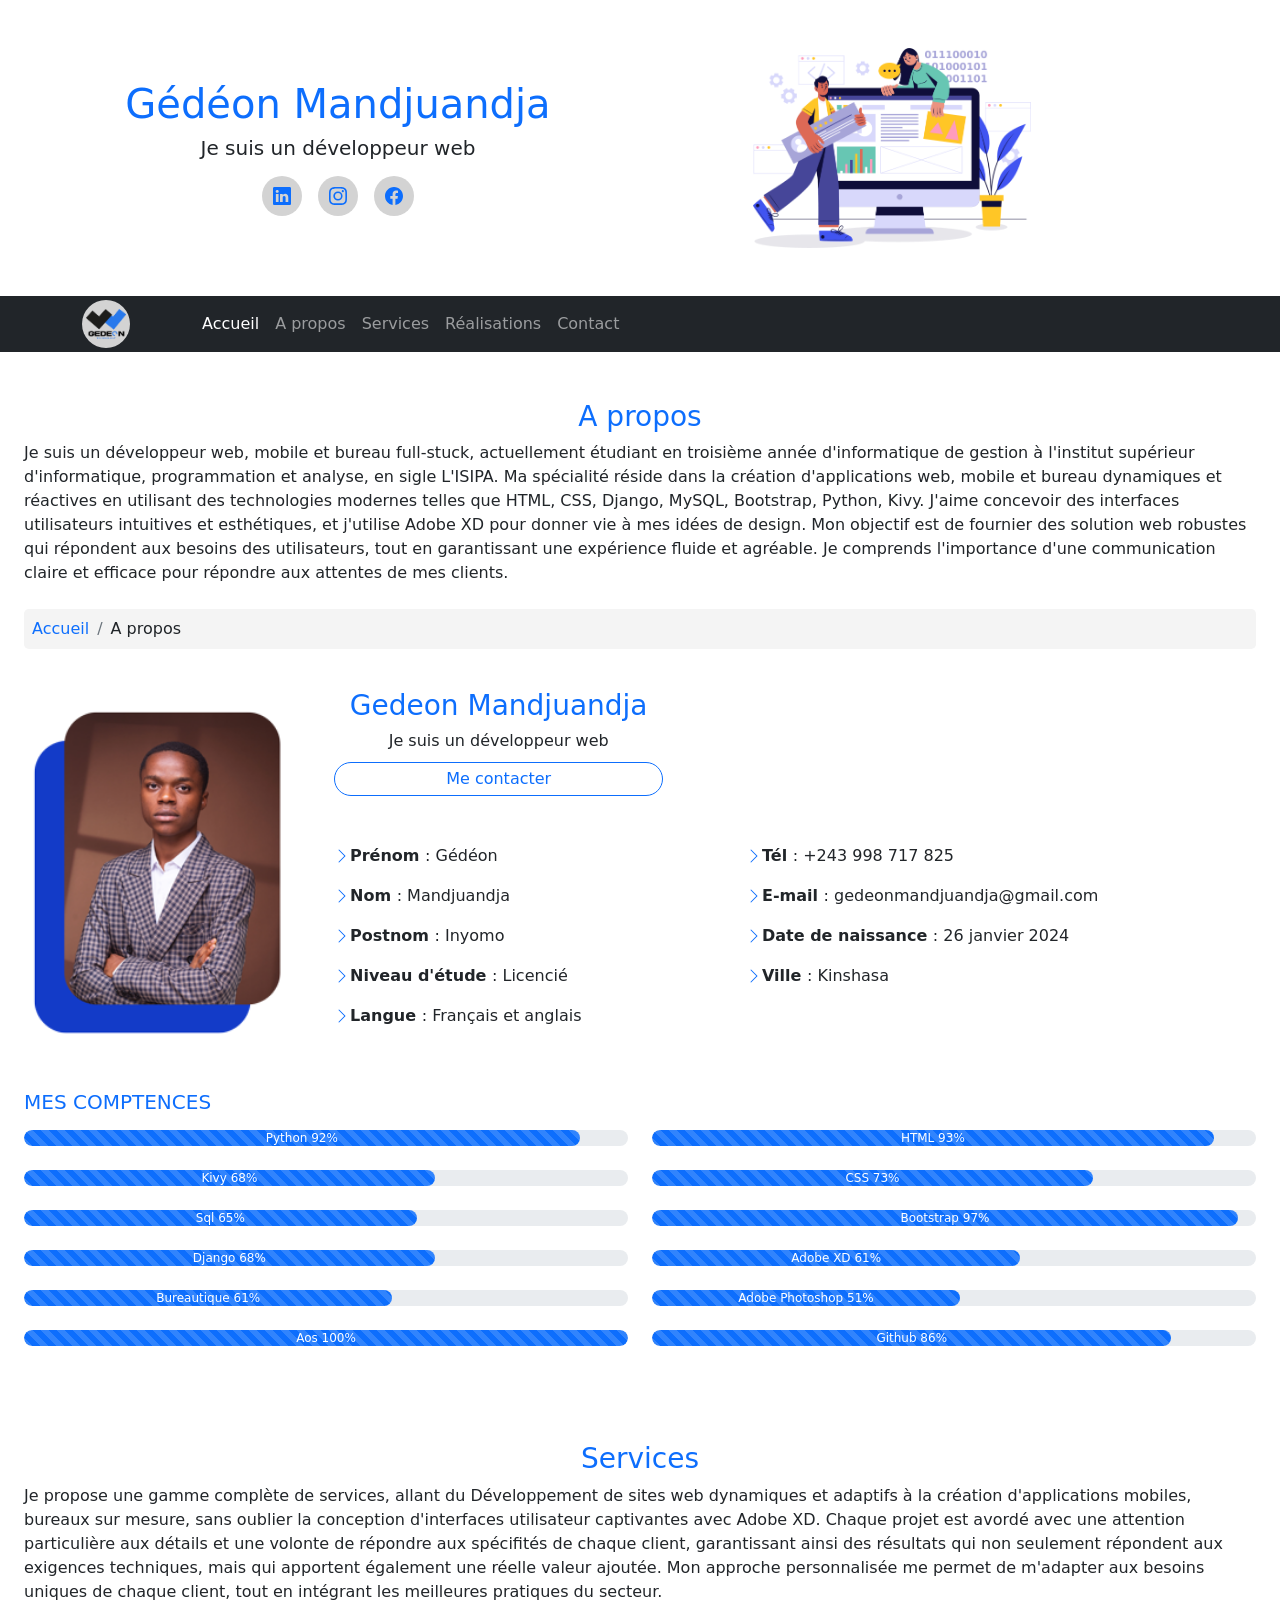
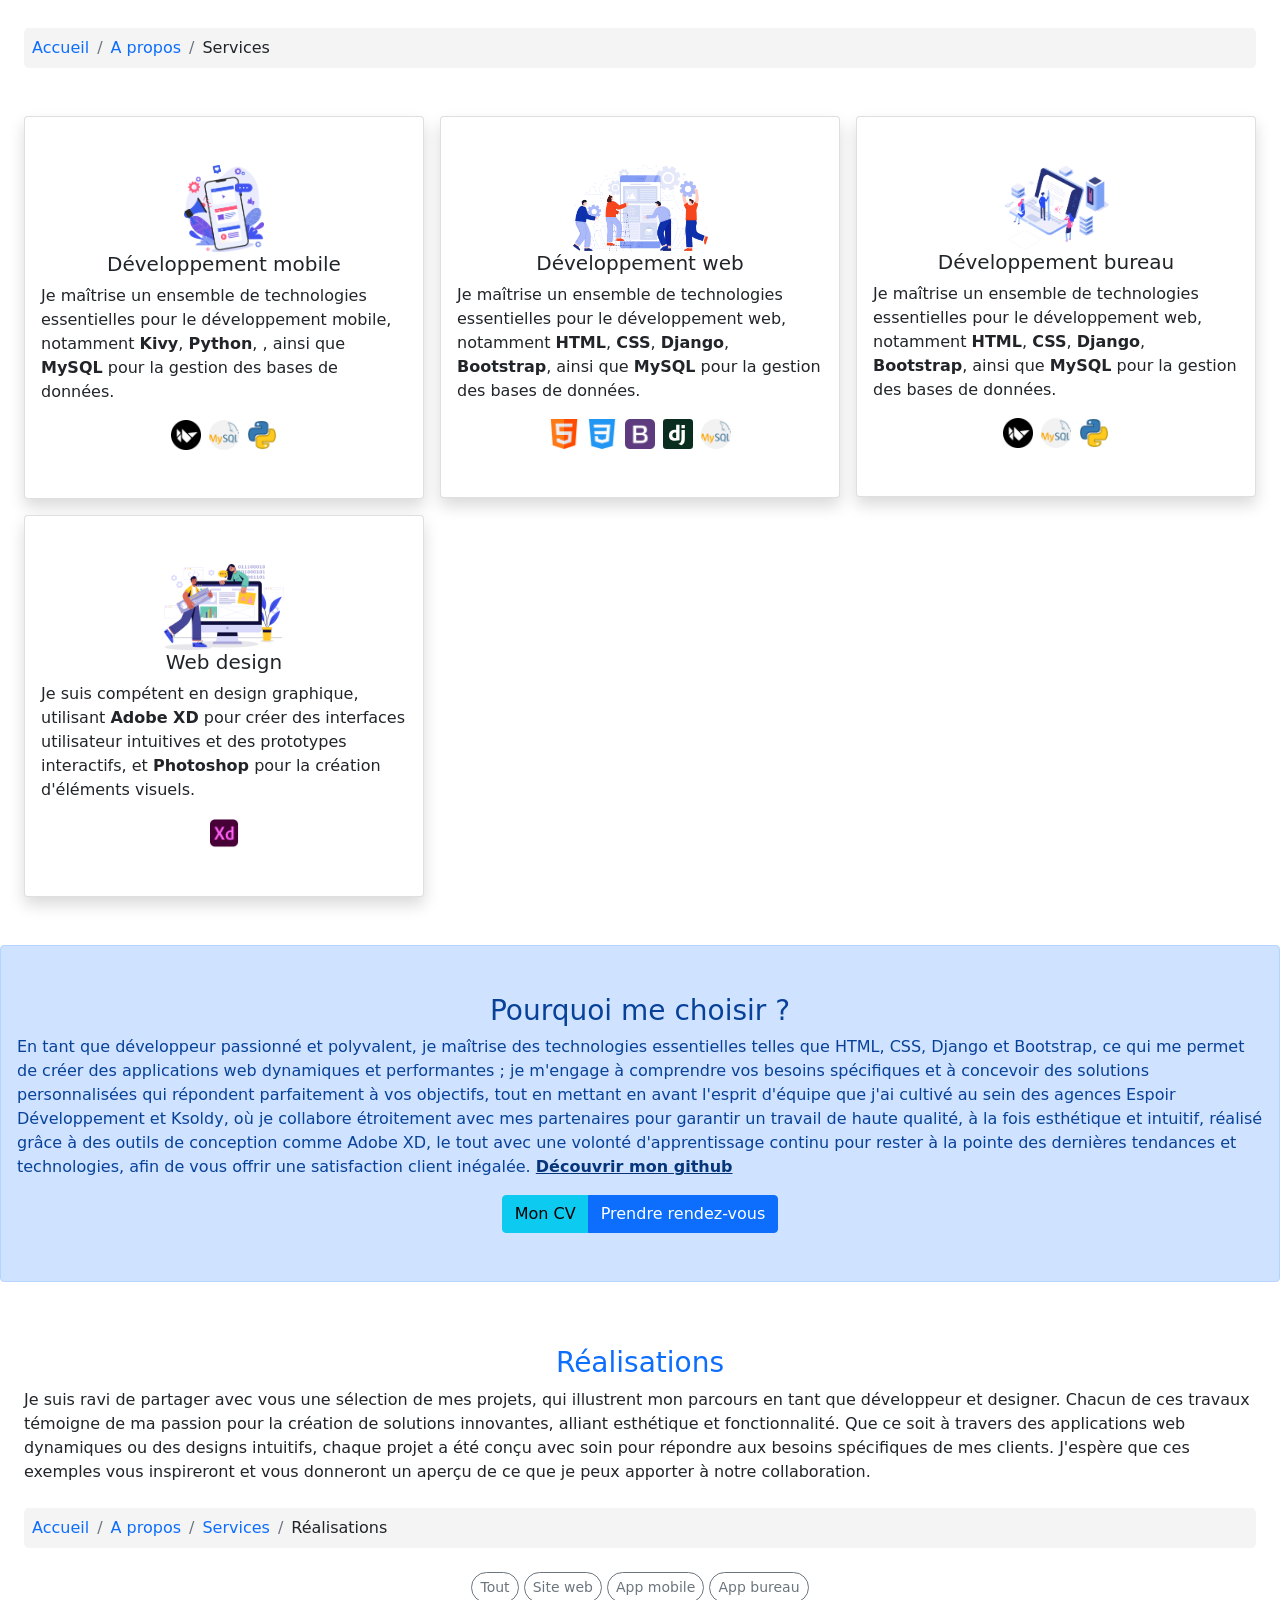
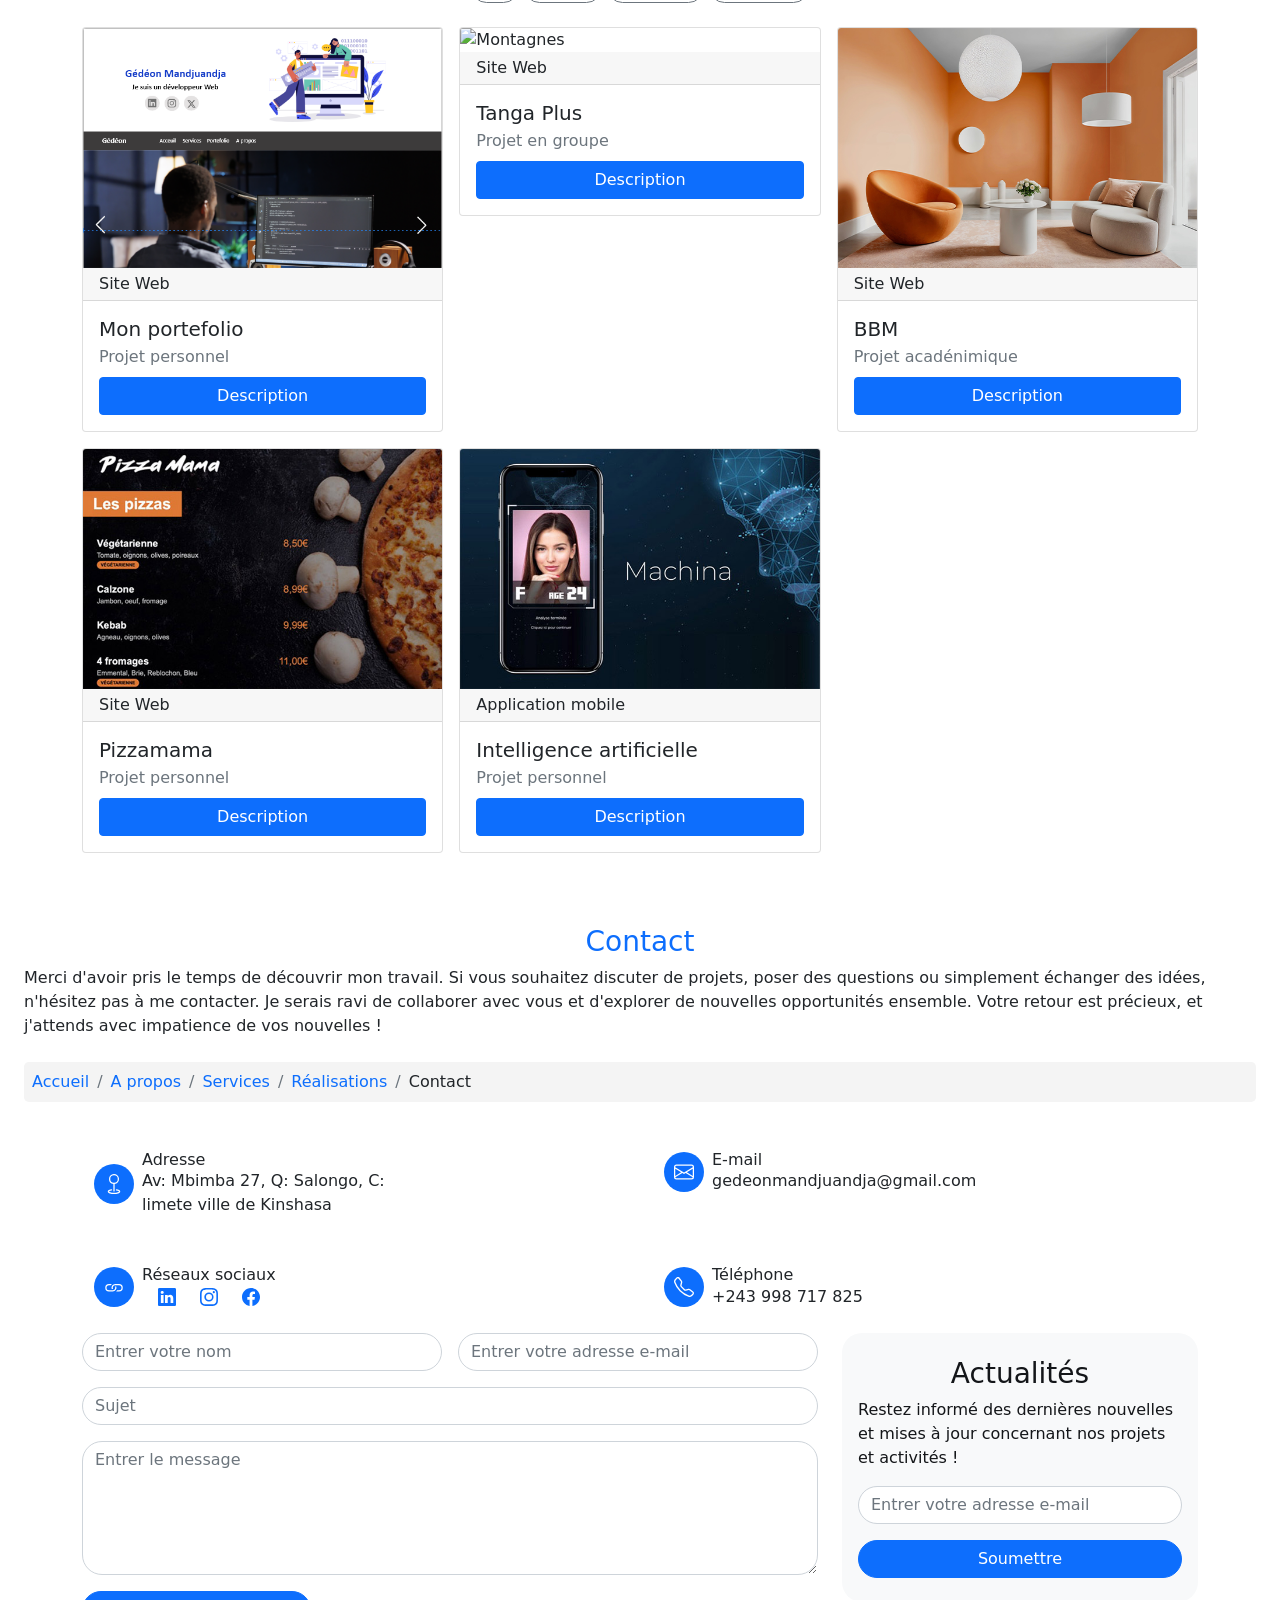
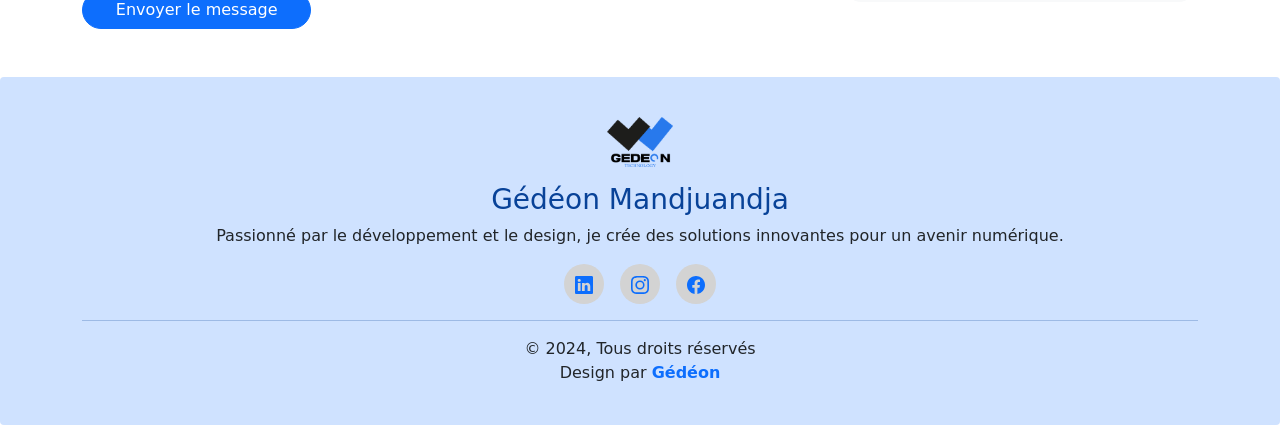
==== index.html @ 75579918 "ajout de id dans la section contact" ====
<!DOCTYPE html>
<html lang="en">
<head>
    <meta charset="UTF-8">
    <meta name="viewport" content="width=device-width, initial-scale=1.0">
    <title>gedeonmandjuandja.com</title>
    <link rel="stylesheet" href="design/css/bootstrap.min.css">
    <link rel="stylesheet" href="design/css/bootstrap-icons.css">
    <link rel="stylesheet" href="design/css/aos.css">
    <link rel="stylesheet" href="design/mon-style.css">
</head>
<body data-bs-spy="scroll" data-bs-target="#menu">
    <div id="acceuil"></div>
    <header class="p-5">
        <div class="row align-items-center text-center gy-5" >
            <div class="col-md-6 col-12"  >
                <h1 class="text-primary ">Gédéon Mandjuandja</h1>
                <h5 class="fw-500">Je suis un développeur web</h5>
                <div class="d-flex justify-content-center gap-3 mt-3">
                    <div class="res">
                        <a href="https://www.linkedin.com/in/gedeonmandjuandja" target="_blank" ><img src="design/img/reseaux/linkedin.svg" alt=""></a>
                    </div>
                    <div class="res">
                        <a href="https://www.instagram.com/gedeonmdev" target="_blank" ><img src="design/img/reseaux/instagram.svg" alt=""></a>
                    </div>
                    <div class="res">    
                        <a href="https://web.facebook.com/profile.php?id=61568550331959" target="_blank" ><img src="design/img/reseaux/facebook.svg" alt=""></a>
                    </div>
                </div>  
            </div>
            <div class="col-md-3 col-sm-8 offset-sm-2 offset-md-1 col" >
                <img src="design/img/features-2.png" class="w-100" alt="">
            </div>
        </div>
    </header>
    
    <nav id="menu" class="navbar position-sticky top-0 navbar-dark bg-dark py-1  navbar-expand-md" style="z-index: 100">
        <div class="container">
            <div class="navbar-brand res p-4">
                <img src="design/img/deon.png" height="30px" alt="">
            </div>
            <!-- Le bouton s'affichera en petit écran -->
            <button class="navbar-toggler" data-bs-toggle="collapse" data-bs-target="#monMenuDeroulant">
                <span class="navbar-toggler-icon"></span>
            </button>
     
            <div class="collapse navbar-collapse ms-5" id="monMenuDeroulant">
                <ul class="navbar-nav">
                    <li class="nav-item">
                        <a href="#acceuil" class="nav-link">Accueil</a>
                    </li>
                    <li class="nav-item">
                        <a href="#apropos" class="nav-link">A propos</a>
                    </li>
                    <li class="nav-item">
                        <a href="#services" class="nav-link">Services</a>
                    </li>
                    <li class="nav-item">
                        <a href="#realisations" class="nav-link">Réalisations</a>
                    </li>
                    <li class="nav-item">
                        <a href="#contact" class="nav-link">Contact</a>
                    </li>
                </ul>
            </div>
        </div>
    </nav>
    
    
    <!-- Créer un carousel -->
    <!-- carousel-fade-->
    <div  id="monPetitCarousel" class="carousel slide carousel-fade" data-bs-ride="carousel">

        <!-- Idicateurs -->
        <ul class="carousel-indicators">
            <li data-bs-target="#monPetitCarousel" data-bs-slide-to="0" class="active border" style="width: 12px; height: 12px; border-radius: 10px;"></li>
            <li data-bs-target="#monPetitCarousel" data-bs-slide-to="1" class="border"  style="width: 12px; height: 12px; border-radius: 10px;"></li>
        </ul>

        <!-- Contenu du carousel -->
         <div class="carousel-inner">

            <!-- Première slide -->
             <div class="carousel-item active">
                <img src="design/img/carrosel (1).jpg" alt="" class="w-100 d-block h">
             </div>

            <!-- Deuxième slide -->
            <div class="carousel-item">
                <img src="design/img/carrosel (2).jpg" alt="" class="w-100 d-block h">
                <div class="carousel-caption">
                    <h5>Transformons votre vision en réalité numérique</h5>
                </div>
            </div>
        </div>
        <div class="carousel-control-prev" href="#monPetitCarousel" data-bs-slide="prev">
            <span class="carousel-control-prev-icon"></span>
            <span class="visually-hidden">Précédent</span>
        </div>
        <div class="carousel-control-next" href="#monPetitCarousel" data-bs-slide="next">
            <span class="carousel-control-next-icon"></span>
            <span class="visually-hidden">Précédent</span>
        </div>
    </div>

    <div id="apropos" class="text-white">A propos</div>
    <div data-aos="fade-up" data-aos-delay="100" >
        <p class="h3 text-primary text-center mt-4"> A propos</p>
        <p class="px-4">
            Je suis un développeur web, mobile et bureau full-stuck, actuellement étudiant 
            en troisième année d'informatique de gestion à l'institut supérieur d'informatique, programmation et analyse, en sigle L'ISIPA. Ma 
            spécialité réside dans la création d'applications web, mobile et bureau dynamiques 
            et réactives en utilisant des technologies modernes telles que HTML, 
            CSS, Django, MySQL, Bootstrap, Python, Kivy. 

            J'aime concevoir des interfaces utilisateurs intuitives et esthétiques, 
            et j'utilise Adobe XD pour donner vie à mes idées de design. 

            Mon objectif est de fournier des solution web robustes qui répondent 
            aux besoins des utilisateurs, tout en garantissant une expérience fluide 
            et agréable. Je comprends l'importance d'une communication claire et 
            efficace pour répondre aux attentes de mes clients.

        </p>
    </div>

    <!--Les fils d'ariana-->

    <nav class="m-4 bread-bg p-2  rounded-3">
        <ul class="breadcrumb m-0">
            <li class="breadcrumb-item">
                <a class="text-decoration-none" href="#acceuil">Accueil</a>
            </li>
            <li class="breadcrumb-item">
                <a class="text-decoration-none text-dark" href="#apropos">A propos</a>
            </li>
        </ul>
    </nav>

    <div class="p-3" data-aos="fade-up">
        <div class="row ">
            <div class="col-md-3 col-9 offset-2 offset-md-0" data-aos="fade-up" data-aos-delay="100">
                <img src="design/img/profil.png" class="w-100" alt="">
            </div>
            <div class="col-md-8" data-aos="fade-up" data-aos-delay="200">
                <div class="row" >
                    <div class="col-md-5  text-center">
                        <h3 class="text-primary">Gedeon Mandjuandja</h3>
                        <h6 class="fw-500">Je suis un développeur web</h6>
                        <a href="mailto:Gedeonmandjuandja@gmail.com?subjet=Contact%20depuis%20gedeonmandjuandja.com" class="btn rounded-pill  btn-outline-primary w-100 py-1 mt-1">Me contacter</a>
                    </div>
                    <div class="row mt-5">
                        <div class="col-md-6">
                            <div class="d-flex align-items-center ">
                                <img src="design/img/chevron-right.svg" alt="">
                                <div><b>Prénom </b>: Gédéon</div>
                            </div>
                            <div class="d-flex align-items-center mt-3">
                                <img src="design/img/chevron-right.svg" alt="">
                                <div><b>Nom </b>: Mandjuandja</div>
                            </div>
                            <div class="d-flex align-items-center mt-3">
                                <img src="design/img/chevron-right.svg" alt="">
                                <div><b>Postnom </b>: Inyomo</div>
                            </div>
                            <div class="d-flex align-items-center my-3">
                                <img src="design/img/chevron-right.svg" alt="">
                                <div><b>Niveau d'étude </b>: Licencié</div>
                            </div>
                            <div class="d-flex align-items-center my-3">
                                <img src="design/img/chevron-right.svg" alt="">
                                <div><b>Langue </b>: Français et anglais</div>
                            </div>
                        </div>
                        <div class="col-md-6 ">
                            <div class="d-flex align-items-center ">
                                <img src="design/img/chevron-right.svg" alt="">
                                <div><b>Tél </b>: +243 998 717 825</div>
                            </div>
                            <div class="d-flex align-items-center mt-3">
                                <img src="design/img/chevron-right.svg" alt="">
                                <div><b>E-mail </b>: gedeonmandjuandja@gmail.com</div>
                            </div>
                            <div class="d-flex align-items-center mt-3">
                                <img src="design/img/chevron-right.svg" alt="">
                                <div><b>Date de naissance </b>: 26 janvier 2024</div>
                            </div>
                            <div class="d-flex align-items-center mt-3">
                                <img src="design/img/chevron-right.svg" alt="">
                                <div><b>Ville </b>: Kinshasa</div>
                            </div>
                        </div>  
                    </div>  
                </div>
            </div>
        </div>
    </div>
    
    <div class="p-4" data-aos="fade-up" data-aos-delay="100">
        <h5 class="text-primary mb-3">MES COMPTENCES</h5>
        <div class="row">
            <div class="col-sm-6">
                <div class="progress rounded-pill">
                    <div class="progress-bar  bg-primary progress-bar-striped progress-bar-animated rounded-pill" style="width: 92%;">
                        <span>Python 92%</span> 
                    </div>
                </div>
                <div class="progress rounded-pill mt-4">
                    <div class="progress-bar  bg-primary progress-bar-striped progress-bar-animated rounded-pill" style="width: 68%;">
                        <span>Kivy 68%</span> 
                    </div>
                </div>
                <div class="progress rounded-pill mt-4">
                    <div class="progress-bar  bg-primary  progress-bar-striped progress-bar-animated rounded-pill" style="width: 65%;">
                        <span>Sql 65%</span> 
                    </div>
                </div>
                <div class="progress rounded-pill mt-4">
                    <div class="progress-bar  bg-primary  progress-bar-striped progress-bar-animated rounded-pill" style="width: 68%;">
                        <span>Django 68%</span> 
                    </div>
                </div>
                <div class="progress rounded-pill my-4">
                    <div class="progress-bar  bg-primary  progress-bar-striped progress-bar-animated rounded-pill" style="width: 61%;">
                        <span>Bureautique 61%</span> 
                    </div>
                </div>
                <div class="progress rounded-pill my-4">
                    <div class="progress-bar  bg-primary  progress-bar-striped progress-bar-animated rounded-pill" style="width: 100%;">
                        <span>Aos 100%</span> 
                    </div>
                </div>
            </div>
            <div class="col-sm-6">
                <div class="progress rounded-pill">
                    <div class="progress-bar  bg-primary  progress-bar-striped progress-bar-animated rounded-pill" style="width: 93%;">
                        <span>HTML 93%</span> 
                    </div>
                </div>
                <div class="progress rounded-pill mt-4 ">
                    <div class="progress-bar  bg-primary  progress-bar-striped progress-bar-animated rounded-pill" style="width: 73%;">
                        <span>CSS 73%</span> 
                    </div>
                </div>
                <div class="progress rounded-pill mt-4">
                    <div class="progress-bar  bg-primary  progress-bar-striped progress-bar-animated rounded-pill" style="width: 97%;">
                        <span>Bootstrap 97%</span> 
                    </div>
                </div>
                <div class="progress rounded-pill mt-4">
                    <div class="progress-bar  bg-primary  progress-bar-striped progress-bar-animated rounded-pill" style="width: 61%;">
                        <span>Adobe XD 61%</span> 
                    </div>
                </div>
                <div class="progress rounded-pill mt-4">
                    <div class="progress-bar  bg-primary  progress-bar-striped progress-bar-animated rounded-pill" style="width: 51%;">
                        <span>Adobe Photoshop 51%</span> 
                    </div>
                </div>
                <div class="progress rounded-pill mt-4">
                    <div class="progress-bar  bg-primary  progress-bar-striped progress-bar-animated rounded-pill" style="width: 86%;">
                        <span>Github 86%</span> 
                    </div>
                </div>
            </div>
        </div>
    </div>

    <div id="services" class="text-white">services</div>
    <div data-aos="fade-up" data-aos-delay="100">
        <p class="h3 text-primary text-center  mt-4">Services</p>
        <p class="px-4">
            Je propose une gamme complète de services, 
            allant du Développement de sites web dynamiques et adaptifs à la 
            création d'applications mobiles, bureaux sur mesure, sans oublier 
            la conception d'interfaces utilisateur captivantes avec Adobe XD. 
            Chaque projet est avordé avec une attention particulière aux détails 
            et une volonte de répondre aux spécifités de chaque client, garantissant 
            ainsi des résultats qui non seulement répondent aux exigences techniques, 
            mais qui apportent également une réelle valeur ajoutée. Mon approche 
            personnalisée me permet de m'adapter aux besoins uniques de chaque 
            client, tout en intégrant les meilleures pratiques du secteur.
            
        </p>
    </div>
    <nav class="m-4 bread-bg p-2  rounded-3">
        <ul class="breadcrumb m-0">
            <li class="breadcrumb-item">
                <a class="text-decoration-none" href="#acceuil">Accueil</a>
            </li>
            <li class="breadcrumb-item">
                <a class="text-decoration-none" href="#apropos">A propos</a>
            </li>
            <li class="breadcrumb-item">
                <a class="text-decoration-none text-dark" href="#services">Services</a>
            </li>
        </ul>
    </nav>
    <div class="p-4">
        <div class="row g-3">
            <div class="col-lg-4 col-md-6 col-sm-6" data-aos="zoom-in" data-aos-delay="100">
                <div class="card btn-outline-dark shadow">
                    <div class="card-body py-5">
                        <div class="text-center">
                            <img src="design/img/features-3.png"  width="80px" alt="">
                        </div>
                        <h5 class="text-center">Développement mobile</h5>
                        <p>
                            Je maîtrise un ensemble de technologies essentielles 
                            pour le développement mobile, notamment <b>Kivy</b>, <b>Python</b>, 
                            , ainsi que <b>MySQL</b> pour la gestion 
                            des bases de données. 
                        </p>
                        <div class="d-flex justify-content-center gap-2">
                            <img src="design/img/kivy.1024x1024.png" width="30px"  alt="">
                            <img src="design/img/mysql.png" width="30px" alt="">
                            <img src="design/img/4518857_python_icon.png" width="30px" alt="">
                        </div>
                    </div>
                </div>
            </div>
            <div class="col-lg-4 col-md-6 col-sm-6" data-aos="zoom-in" data-aos-delay="100">
                <div class="card btn-outline-dark shadow">
                    <div class="card-body text-start py-5">
                        <div class="text-center">
                            <img src="design/img/features.png"  width="135px" alt="">
                        </div>
                        <h5 class="text-center">Développement web</h5>
                        <p>
                            Je maîtrise un ensemble de technologies essentielles 
                            pour le développement web, notamment <b>HTML</b>, <b>CSS</b>, 
                            <b>Django</b>, <b>Bootstrap</b>, ainsi que <b>MySQL</b> pour la gestion 
                            des bases de données. 
                        </p>
                        <div class="d-flex justify-content-center gap-2">
                            <img src="design/img/html.png" width="30px"  alt="">
                            <img src="design/img/css-3.png" width="30px" alt="">
                            <img src="design/img/bootstrap.png" width="30px" alt="">
                            <img src="design/img/django-icon-svgrepo-com.svg" width="30px" alt="">
                            <img src="design/img/mysql.png" width="30px" alt="">
                        </div>
                    </div>
                </div>
            </div>
            <div class="col-lg-4 col-md-6 col-sm-6" data-aos="zoom-in" data-aos-delay="100">
                <div class="card btn-outline-dark shadow">
                    <div class="card-body text-start py-5">
                        <div class="text-center">
                            <img src="design/img/hero-img.png"  width="105px" alt="">
                        </div>
                        <h5 class="text-center">Développement bureau</h5>
                        <p>
                            Je maîtrise un ensemble de technologies essentielles 
                            pour le développement web, notamment <b>HTML</b>, <b>CSS</b>, 
                            <b>Django</b>, <b>Bootstrap</b>, ainsi que <b>MySQL</b> pour la gestion 
                            des bases de données. 
                        </p>
                        <div class="d-flex justify-content-center gap-2">
                            <img src="design/img/kivy.1024x1024.png" width="30px"  alt="">
                            <img src="design/img/mysql.png" width="30px" alt="">
                            <img src="design/img/4518857_python_icon.png" width="30px" alt="">
                        </div>
                    </div>
                </div>
            </div>
            <div class="col-lg-4 col-md-6 col-sm-6" data-aos="zoom-in" data-aos-delay="100">
                <div class="card btn-outline-dark shadow">
                    <div class="card-body text-start py-5">
                        <div class="text-center">
                            <img src="design/img/features-2.png"  width="120px" alt="">
                        </div>
                        <h5 class="text-center">Web design</h5>
                        <p>
                            Je suis compétent en design graphique, utilisant <b>Adobe XD</b> pour 
                            créer des interfaces utilisateur intuitives et des prototypes interactifs, 
                            et <b>Photoshop</b> pour la création 
                            d'éléments visuels. 
                        </p>
                        <div class="d-flex justify-content-center gap-2">
                            <img src="design/img/xd.png" width="30px"  alt="">
                        </div>
                    </div>
                </div>
            </div>
        </div>
    </div> 
    
    <div data-aos="fade-up" data-aos-delay="100">
        <div class="alert alert-primary py-5 mt-4" >
            <h3 class="alert-heading text-center">Pourquoi me choisir ?</h3>
            <p>
                En tant que développeur passionné et polyvalent, je maîtrise 
                des technologies essentielles telles que HTML, CSS, Django et 
                Bootstrap, ce qui me permet de créer des applications web dynamiques 
                et performantes ; je m'engage à comprendre vos besoins spécifiques 
                et à concevoir des solutions personnalisées qui répondent 
                parfaitement à vos objectifs, tout en mettant en avant l'esprit 
                d'équipe que j'ai cultivé au sein des agences Espoir Développement 
                et Ksoldy, où je collabore étroitement avec mes partenaires pour 
                garantir un travail de haute qualité, à la fois esthétique et intuitif, 
                réalisé grâce à des outils de conception comme Adobe XD, le tout avec 
                une volonté d'apprentissage continu pour rester à la pointe des dernières 
                tendances et technologies, afin de vous offrir une satisfaction client inégalée.
            
                <a href="https://github.com/GMDesk" class="alert-link">Découvrir mon github </a>
            </p>
            <div class="text-center">
                <div class="btn-group ">
                    <a href="design/doc/Gedeonmandjuandja.pdf" download="Gedeonmandjuandja.pdf" class="btn btn-info">Mon CV</a>
                    <a href="mailto:Gedeonmandjuandja@gmail.com?subjet=Contact%20depuis%20gedeonmandjuandja.com" class="btn btn-primary">Prendre rendez-vous</a>
                </div>
            </div>
        </div>
    </div>

    <div id="realisations" class="text-white">Réalisations</div>
    <div data-aos="fade-up" data-aos-delay="100">
        <p class="h3 text-primary text-center mt-4">Réalisations</p>
        <p class="px-4">
            Je suis ravi de partager avec vous une sélection de mes projets, 
            qui illustrent mon parcours en tant que développeur et designer. 
            Chacun de ces travaux témoigne de ma passion pour la création de 
            solutions innovantes, alliant esthétique et fonctionnalité. Que ce 
            soit à travers des applications web dynamiques ou des designs intuitifs, 
            chaque projet a été conçu avec soin pour répondre aux besoins spécifiques 
            de mes clients. J'espère que ces exemples vous inspireront et vous donneront 
            un aperçu de ce que je peux apporter à notre collaboration.
        </p>
    </div>
    <nav class="m-4 bread-bg p-2  rounded-3">
        <ul class="breadcrumb m-0">
            <li class="breadcrumb-item">
                <a class="text-decoration-none" href="#acceuil">Accueil</a>
            </li>
            <li class="breadcrumb-item">
                <a class="text-decoration-none" href="#apropos">A propos</a>
            </li>
            <li class="breadcrumb-item">
                <a class="text-decoration-none" href="#services">Services</a>
            </li>
            <li class="breadcrumb-item">
                <a class="text-decoration-none text-dark" href="#realisations">Réalisations</a>
            </li>
        </ul>
    </nav>
    <div class="container">
        <div class="text-center">
            <button type="button" class="btn btn-sm btn-outline-secondary py-1 rounded-pill" data-bs-toggle="tooltip" data-bs-placement="bottom" title="Fonctionnalité pas encore disponible dans ce site">Tout</button>
            <button type="button" class="btn btn-sm btn-outline-secondary py-1 rounded-pill" data-bs-toggle="tooltip" data-bs-placement="bottom" title="Fonctionnalité pas encore disponible dans ce site">Site web</button>
            <button type="button" class="btn btn-sm btn-outline-secondary py-1 rounded-pill" data-bs-toggle="tooltip" data-bs-placement="bottom" title="Fonctionnalité pas encore disponible dans ce site">App mobile</button>
            <button type="button" class="btn btn-sm btn-outline-secondary py-1 rounded-pill" data-bs-toggle="tooltip" data-bs-placement="bottom" title="Fonctionnalité pas encore disponible dans ce site">App bureau</button>
        </div>
    </div>

    <div class="py-4 container-md">
        <div class="row g-3">
            <div class="col-md-4 col-sm-6" data-aos="fade-up" data-aos-delay="100">
                <div class="card">
                    <!-- Image d'illustration -->
                    <img src="design/img/project_portefolio.png"
                        class="card-img-top" alt="Montagnes">
                 
                    <!-- En-tête de la carte -->
                    <div class="card-header py-1">
                        Site Web
                    </div>
                 
                    <!-- Corps -->
                    <div class="card-body">
                        <h5 class="card-title">Mon portefolio</h5>
                        <p class="card-subtitle text-muted">Projet personnel</p>
                        <button type="button" class="btn mt-2 btn-primary w-100" data-bs-toggle="modal" data-bs-target="#portefolio" class="">Description</button>
                    </div>
                </div>
            </div>
            <div class="col-md-4 col-sm-6" data-aos="fade-up" data-aos-delay="100">
                <div class="card">
                    <!-- Image d'illustration -->
                    <img src="design/img/project_eleaning.png"
                        class="card-img-top" alt="Montagnes">
                 
                    <!-- En-tête de la carte -->
                    <div class="card-header py-1">
                        Site Web
                    </div>
                 
                    <!-- Corps -->
                    <div class="card-body">
                        <h5 class="card-title">Tanga Plus</h5>
                        <p class="card-subtitle text-muted">Projet en groupe</p>
                        <button type="button" class="btn mt-2 btn-primary w-100" data-bs-toggle="modal" data-bs-target="#tangaplus" class="">Description</button>
                    </div>
                </div>
            </div>
            <div class="col-md-4 col-sm-6" data-aos="fade-up" data-aos-delay="100">
                <div class="card">
                    <!-- Image d'illustration -->
                    <img src="design/img/project_bbm.jpg"
                        class="card-img-top" alt="Montagnes">
                 
                    <!-- En-tête de la carte -->
                    <div class="card-header py-1">
                        Site Web
                    </div>
                 
                    <!-- Corps -->
                    <div class="card-body">
                        <h5 class="card-title">BBM</h5>
                        <p class="card-subtitle text-muted">Projet acadénimique </p>
                        <button type="button" class="btn mt-2 btn-primary w-100" data-bs-toggle="modal" data-bs-target="#bbm" class="">Description</button>
                    </div>
                </div>
            </div>
            <div class="col-md-4 col-sm-6" data-aos="fade-up" data-aos-delay="100">
                <div class="card">
                    <!-- Image d'illustration -->
                    <img src="design/img/project_pizzamama.jpg"
                        class="card-img-top" alt="Montagnes">
                 
                    <!-- En-tête de la carte -->
                    <div class="card-header py-1">
                        Site Web
                    </div>
                 
                    <!-- Corps -->
                    <div class="card-body">
                        <h5 class="card-title">Pizzamama</h5>
                        <p class="card-subtitle text-muted">Projet personnel</p>   
                        <button type="button" class="btn mt-2 btn-primary w-100" data-bs-toggle="modal" data-bs-target="#pizzamama" class="">Description</button>
                    </div>
                </div>
            </div>
        
            <div class="col-md-4 col-sm-6" data-aos="fade-up" data-aos-delay="100">
                <div class="card">
                    <!-- Image d'illustration -->
                    <img src="design/img/project_ai.jpg"
                        class="card-img-top" alt="Montagnes">
                 
                    <!-- En-tête de la carte -->
                    <div class="card-header py-1">
                        Application mobile
                    </div>
                 
                    <!-- Corps -->
                    <div class="card-body">
                        <h5 class="card-title">Intelligence artificielle</h5>
                        <p class="card-subtitle text-muted">Projet personnel</p>    
                        <button type="button" class="btn mt-2 btn-primary w-100" data-bs-toggle="tooltip" data-bs-placement="bottom" title="Projet en cours de développement : restez connectés pour les mises a jour !">Description</button>
                    </div>
                </div>
            </div>
        </div> 
    </div>

     
    <div class="modal fade" id="portefolio">
        <div class="modal-dialog modal-dialog-centered">
            <div class="modal-content">
     
                <!-- Header -->
                <div class="modal-header">
                    <h5 class="modal-title">Mon portefolio</h5>
                    <button type="button" class="btn-close" data-bs-dismiss="modal">
                        <!--<span>&times;</span>-->
                    </button>
                </div>
     
                <!-- Body -->
                <div class="modal-body">
                    <p class="m-0"> 
                        L'une de mes réalisations les plus significatives. Ce projet 
                        représente le fruit de ma passion pour le développement et le design, 
                        mettant en avant une sélection de travaux qui illustrent ma capacité à 
                        transformer des idées en solutions concrètes et fonctionnelles. Chaque 
                        projet y est présenté avec soin, reflétant mon attention aux détails et mon 
                        engagement envers l'excellence. J'espère que vous trouverez ici une source 
                        d'inspiration et un aperçu de mon approche créative. 
                    </p>
                </div>
     
                <!-- Footer -->
                <div class="modal-footer">
                    <button type="button" class="btn btn-outline-danger" data-bs-dismiss="modal">Fermer</button>
                    <a href="index.html" class="btn btn-primary">Visitez le site</a>
                </div>
     
            </div>
        </div>
    </div>
    <div class="modal fade" id="tangaplus">
        <div class="modal-dialog modal-dialog-centered">
            <div class="modal-content">
     
                <!-- Header -->
                <div class="modal-header">
                    <h5 class="modal-title">tanga Plus</h5>
                    <button type="button" class="btn-close" data-bs-dismiss="modal">
                        <!--<span>&times;</span>-->
                    </button>
                </div>
     
                <!-- Body -->
                <div class="modal-body">
                    <p class="m-0">
                        Développement en groupe d'un site web d'e-learning conçu 
                        pour aider les développers à accéder rapidement à des 
                        solutions et ressources. Le site offre une interface intuitive 
                        et réactive, intégrant des fonctionnalités telles ques des tutoriels, 
                        des forums de discussion et des exercices pratiques. Les technologies 
                        utilisées incluent HTML, CSS, Bootstrap pour le design. Le project est 
                        hébérgé sur GitHub, favorisant la collaboration et le suivi des contributions. 
                        Ce projet, visionné par Salomon VEKOY, vise à faciter l'apprentissage et à 
                        encourager la collaboration entre développeurs.
                    </p>
                </div>
     
                <!-- Footer -->
                <div class="modal-footer">
                    <button type="button" class="btn btn-outline-danger" data-bs-dismiss="modal">Fermer</button>
                    <a href="#tangaplus" class="btn btn-primary" class="btn mt-2 btn-primary w-100" data-bs-toggle="tooltip" data-bs-placement="bottom" title="Projet en cours de développement : restez connectés pour les mises a jour !">Visitez le site</a>
                </div>
            </div>
        </div>
    </div>

    <div class="modal fade" id="bbm">
        <div class="modal-dialog modal-dialog-centered">
            <div class="modal-content">
     
                <!-- Header -->
                <div class="modal-header">
                    <h5 class="modal-title">BBM</h5>
                    <button type="button" class="btn-close" data-bs-dismiss="modal">
                        <!--<span>&times;</span>-->
                    </button>
                </div>
     
                <!-- Body -->
                <div class="modal-body">
                    <p class="m-0">
                        Développement en groupe d'un site web pour une entreprise 
                        spécialisée dans la Fabrication et la vente de Meubles. 
                        Ce projet universitaire, réalisé avec mes coéquipiers, 
                        <b>Horeb, Salomon, Diego, Jenovie, Ayol, Marie, Rachel et Robert</b>, 
                        vise à offrir une plateforme conviviale pour présenter les produits 
                        et faciliter les commandes en ligne dans l'entreprise nommé BBM. 
                        Technologies utilisées incluent HTML, CSS, Bootstrap pour le design, 
                        et PHP pour la gestion des fonctionnalités, Le site est hébergé sur 
                        Heroku, permetant un accès facile et une maintenance simplifiée. Ce 
                        projet met en avant notre capacité à collaborer efficacement tout en 
                        créant une solution pratique pour les clients
                    </p>
                </div>
     
                <!-- Footer -->
                <div class="modal-footer">
                    <button type="button" class="btn btn-outline-danger" data-bs-dismiss="modal">Fermer</button>
                    <a href="#tangaplus" class="btn btn-primary" class="btn mt-2 btn-primary w-100" data-bs-toggle="tooltip" data-bs-placement="bottom" title="Projet en cours de développement : restez connectés pour les mises a jour !">Visitez le site</a>
                </div>
     
            </div>
        </div>
    </div>

    <div class="modal fade" id="pizzamama">
        <div class="modal-dialog modal-dialog-centered">
            <div class="modal-content">
     
                <!-- Header -->
                <div class="modal-header">
                    <h5 class="modal-title">Pizzamama</h5>
                    <button type="button" class="btn-close" data-bs-dismiss="modal">
                        <!--<span>&times;</span>-->
                    </button>
                </div>
     
                <!-- Body -->
                <div class="modal-body">
                    <p class="m-0">
                        Création d'un site web pour un restaurant dans le cadre de la 
                        formation en ligne "Développeur Python | Cours Complet 2024" sur 
                        Udemy, dispensée par Jonathon Roux. Ce projet vise à fournir une 
                        plateforme conviviale où les clients peuvent consulter le menu, 
                        passer des commandes en ligne et réserver des tables. Les technologies 
                        utilisées incluent HTML, CSS, Django pour la réalisation, et PythonAnywhere 
                        pour l'hébergement. Ce projet démontre mon aptitude à appliquer les compétences 
                        acquises lors de la formation pour créer une solution efficace et esthétique dans 
                        le secteur de la restauration
                    </p>
                </div>
     
                <!-- Footer -->
                <div class="modal-footer">
                    <button type="button" class="btn btn-outline-danger" data-bs-dismiss="modal">Fermer</button>
                    <a href="https://gedeonmandjuandja.pythonanywhere.com" class="btn btn-primary">Visitez le site</a>
                </div>
     
            </div>
        </div>
    </div>

    <!-- <div class="modal fade" id="ai">
        <div class="modal-dialog modal-dialog-centered">
            <div class="modal-content">
     
                Header 
                <div class="modal-header">
                    <h5 class="modal-title">Intelligence artificielle</h5>
                    <button type="button" class="btn-close" data-bs-dismiss="modal">
                        
                    </button>
                </div>
     
                
                <div class="modal-body">
                    <p class="m-0">
                        Lorem ipsum dolor sit amet consectetur adipisicing elit. 
                        Neque nobis ex fugiat quis minima molestias ea, consequatur 
                        error consequuntur quisquam amet dignissimos voluptates, autem 
                        odio mollitia quo ullam? Aperiam dolor quis necessitatibus fugiat 
                        reprehenderit quia accusantium perspiciatis? Doloribus error quas, 
                        harum exercitationem maiores fugiat voluptatum? Accusantium aliquid 
                        ipsum tempora officiis nihil vel ea. Dolorum labore consequuntur nostrum 
                        eligendi harum est dolore adipisci, optio tempora repellat nam sunt? 
                        Quidem atque accusantium illo esse id nihil, quod excepturi modi veritatis 
                        repudiandae ut!
                    </p>
                </div> -->
     
                <!-- Footer 
                <div class="modal-footer">
                    <button type="button" class="btn btn-outline-danger" data-bs-dismiss="modal">Fermer</button>
                    <a href="#tangaplus" class="btn btn-primary">Visitez le site</a>
                </div>
     
            </div>
        </div>
    </div>-->

    <div id="contact" class="text-white">contact</div>
    <div data-aos="fade-up" data-aos-delay="100">
        <p class="h3 text-primary text-center mt-4">Contact</p>
        <p class="px-4">
            Merci d'avoir pris le temps de découvrir mon travail. Si vous 
            souhaitez discuter de projets, poser des questions ou simplement 
            échanger des idées, n'hésitez pas à me contacter. Je serais ravi 
            de collaborer avec vous et d'explorer de nouvelles opportunités 
            ensemble. Votre retour est précieux, et j'attends avec impatience 
            de vos nouvelles ! 
        </p>
    </div>

    <nav class="m-4 bread-bg p-2  rounded-3">
        <ul class="breadcrumb m-0">
            <li class="breadcrumb-item">
                <a class="text-decoration-none" href="#acceuil">Accueil</a>
            </li>
            <li class="breadcrumb-item">
                <a class="text-decoration-none" href="#apropos">A propos</a>
            </li>
            <li class="breadcrumb-item">
                <a class="text-decoration-none" href="#services">Services</a>
            </li>
            <li class="breadcrumb-item">
                <a class="text-decoration-none" href="#">Réalisations</a>
            </li>
            <li class="breadcrumb-item">
                <a class="text-decoration-none text-dark" href="#">Contact</a>
            </li>
        </ul>
    </nav>


    <div class="container p-4 mt-3">
        <div class="row g-5">
            <div class="col-sm-6" data-aos="fade-up" data-aos-delay="100">
                <div class="d-flex align-items-center gap-2">
                    <div class="res bg-primary">
                        <img src="design/img/icon/geo.svg" alt="">
                    </div>
                    <div>
                        <h6 class="m-0">Adresse</h6>
                        <p class="m-0" style="max-width: 250px">
                            Av: Mbimba 27, Q: Salongo, C: limete ville de Kinshasa 
                        </p>
                    </div>
                </div>
            </div>

           <div class="col-sm-6" data-aos="fade-up" data-aos-delay="100">
                <div class="d-flex align-items-center gap-2">
                    <div class="res bg-primary">
                        <img src="design/img/icon/envelope.svg" alt="">
                    </div>
                    <div>
                        <h6 class="m-0">E-mail</h6>
                        <p class="m-0">
                            gedeonmandjuandja@gmail.com
                        </p>
                    </div>
                </div>
            </div>

            <div class="col-sm-6" data-aos="fade-up" data-aos-delay="100">
                <div class="d-flex align-items-center gap-2">
                    <div class="res bg-primary">
                        <img src="design/img/icon/link.svg" alt="">
                    </div>
                    <div>
                        <h6 class="m-0">Réseaux sociaux</h6>
                        <div class="d-flex justify-content-center gap-4">
                            <div >
                                <a href="https://www.linkedin.com/in/gedeonmandjuandja" target="_blank" ><img src="design/img/reseaux/linkedin.svg" alt=""></a>
                            </div>
                            <div >
                                <a href="https://www.instagram.com/gedeonmdev" target="_blank" ><img src="design/img/reseaux/instagram.svg" alt=""></a>
                            </div>
                            <div>    
                                <a href="https://web.facebook.com/profile.php?id=61568550331959" target="_blank" ><img src="design/img/reseaux/facebook.svg" alt=""></a>
                            </div>
                        </div>
                    </div>
                </div>
            </div>

            <div class="col-sm-6" data-aos="fade-up" data-aos-delay="100">
                <div class="d-flex align-items-center gap-2">
                    <div class="res bg-primary">
                        <img src="design/img/icon/telephone.svg" alt="">
                    </div>
                    <div>
                        <h6 class="m-0">Téléphone</h6>
                        <p class="m-0">
                            +243 998 717 825
                        </p>
                    </div>
                </div>
            </div>
            
        </div>
    </div>


    <div class="container">
        
        <div class="row gy-3">
            <div class="col-md-8" data-aos="fade-up" data-aos-delay="100">
                <div>
                    <form action="">
                        <div class="row gx-3 ">
                            <div class="col-sm-6">
                                <p>                   
                                    <input type="text" name="nom" id="nom" placeholder="Entrer votre nom" class="form-control rounded-pill">
                                </p>
                            </div>
                            <div class="col-sm-6">
                                <p>                       
                                    <input type="email" name="email" id="email" placeholder="Entrer votre adresse e-mail" class="form-control rounded-pill">
                                </p>
                            </div>
                        </div>
                        <div class="row">
                            <div class="col">
                                <p>
                                    <input type="text" name="sujet" id="sujet" placeholder="Sujet" class="form-control rounded-pill">
                                </p>
                            </div>
                        </div>  
                        <div class="row">
                            <div class="col">
                                <p>
                                    <textarea name="message" id="message" placeholder="Entrer le message" class="form-control" style="border-radius: 20px;" rows="5"></textarea>
                                </p>
                            </div>
                        </div>        
                        <div class="row">
                            <div class="col-md-4">
                                <div class="text-center">
                                    <a href="mailto:Gedeonmandjuandja@gmail.com?subjet=Contact%20depuis%20gedeonmandjuandja.com" class="btn btn-primary rounded-pill w-100 px-3">Envoyer le message</a>
                                </div>
                            </div>
                        </div> 
                    </form>
                </div>
            </div>
        
            <div class="col-md-4" data-aos="fade-up" data-aos-delay="100">
                <div class="alert alert-dark bg-light py-4 border-0" style="border-radius: 20px;">
                    <h3 class="alert-heading text-center">Actualités</h3>
                    <p>
                        Restez informé des dernières nouvelles et mises à jour
                        concernant nos projets  et activités !
                    </p>
                    <form action="">
                        <p>                       
                            <input type="email" name="email" id="email" placeholder="Entrer votre adresse e-mail" class="form-control rounded-pill">
                        </p>
                        <div class="w-100">
                            <button type="button" class="btn btn-primary rounded-pill d-inline-block px-3 w-100" data-bs-toggle="tooltip" data-bs-placement="bottom" title="Le serveur web prend pas en charge ce fontionnalité !">Soumettre</button>
                        </div>
                    </form>
                </div>  
            </div>
        </div>
    </div>
    
    

    <div class="alert alert-primary border border-0 mt-5 mb-0">
        <div class="container py-4">
            <div class="text-center">
                <img class="text-center" src="design/img/deon.png" height="50px" alt="">
            </div>
            <h3 class="alert-heading text-center pt-3">Gédéon Mandjuandja</h3>
            <p class="text-center text-dark">
                Passionné par le développement et le design, je crée des solutions
                innovantes pour un avenir numérique.   
            </p>
            <div class="d-flex justify-content-center gap-3 mt-3">
                <div class="res">
                    <a href="https://www.linkedin.com/in/gedeonmandjuandja" target="_blank" ><img src="design/img/reseaux/linkedin.svg" alt=""></a>
                </div>
                <div class="res">
                    <a href="https://www.instagram.com/gedeonmdev" target="_blank" ><img src="design/img/reseaux/instagram.svg" alt=""></a>
                </div>
                <div class="res">    
                    <a href="https://web.facebook.com/profile.php?id=61568550331959" target="_blank" ><img src="design/img/reseaux/facebook.svg" alt=""></a>
                </div>
            </div>
            <hr>
            <div class="text-center text-dark">&copy; 2024, Tous droits réservés</div>
            <div class="text-center text-dark">Design par <span class="text-primary"><b>Gédéon</b></span></div>
        </div>    
    </div>
    <script src="design/js/bootstrap.bundle.min.js"></script>
    <script src="design/js/aos.js"></script>
    <script>
        AOS.init({
          easing: 'ease-in-out-sine'
        });
    </script>
    <script>
        var tooltipTriggerList = [].slice.call(document.querySelectorAll('[data-bs-toggle="tooltip"]'))
        var tooltipList = tooltipTriggerList.map(function (tooltipTriggerEl) {
            return new bootstrap.Tooltip(tooltipTriggerEl)
        })
    </script>
</body>
</html>
---- design/mon-style.css ----
.res {
    height: 40px;
    width: 40px;
    background-color: lightgray;
    border-radius: 30px;
    display: flex;
    justify-content: center;
    align-items: center;
}

.h {
    max-height: 350px;
    object-fit: cover;
}

.bread-bg {
    background-color: #f4f4f4;
    
}
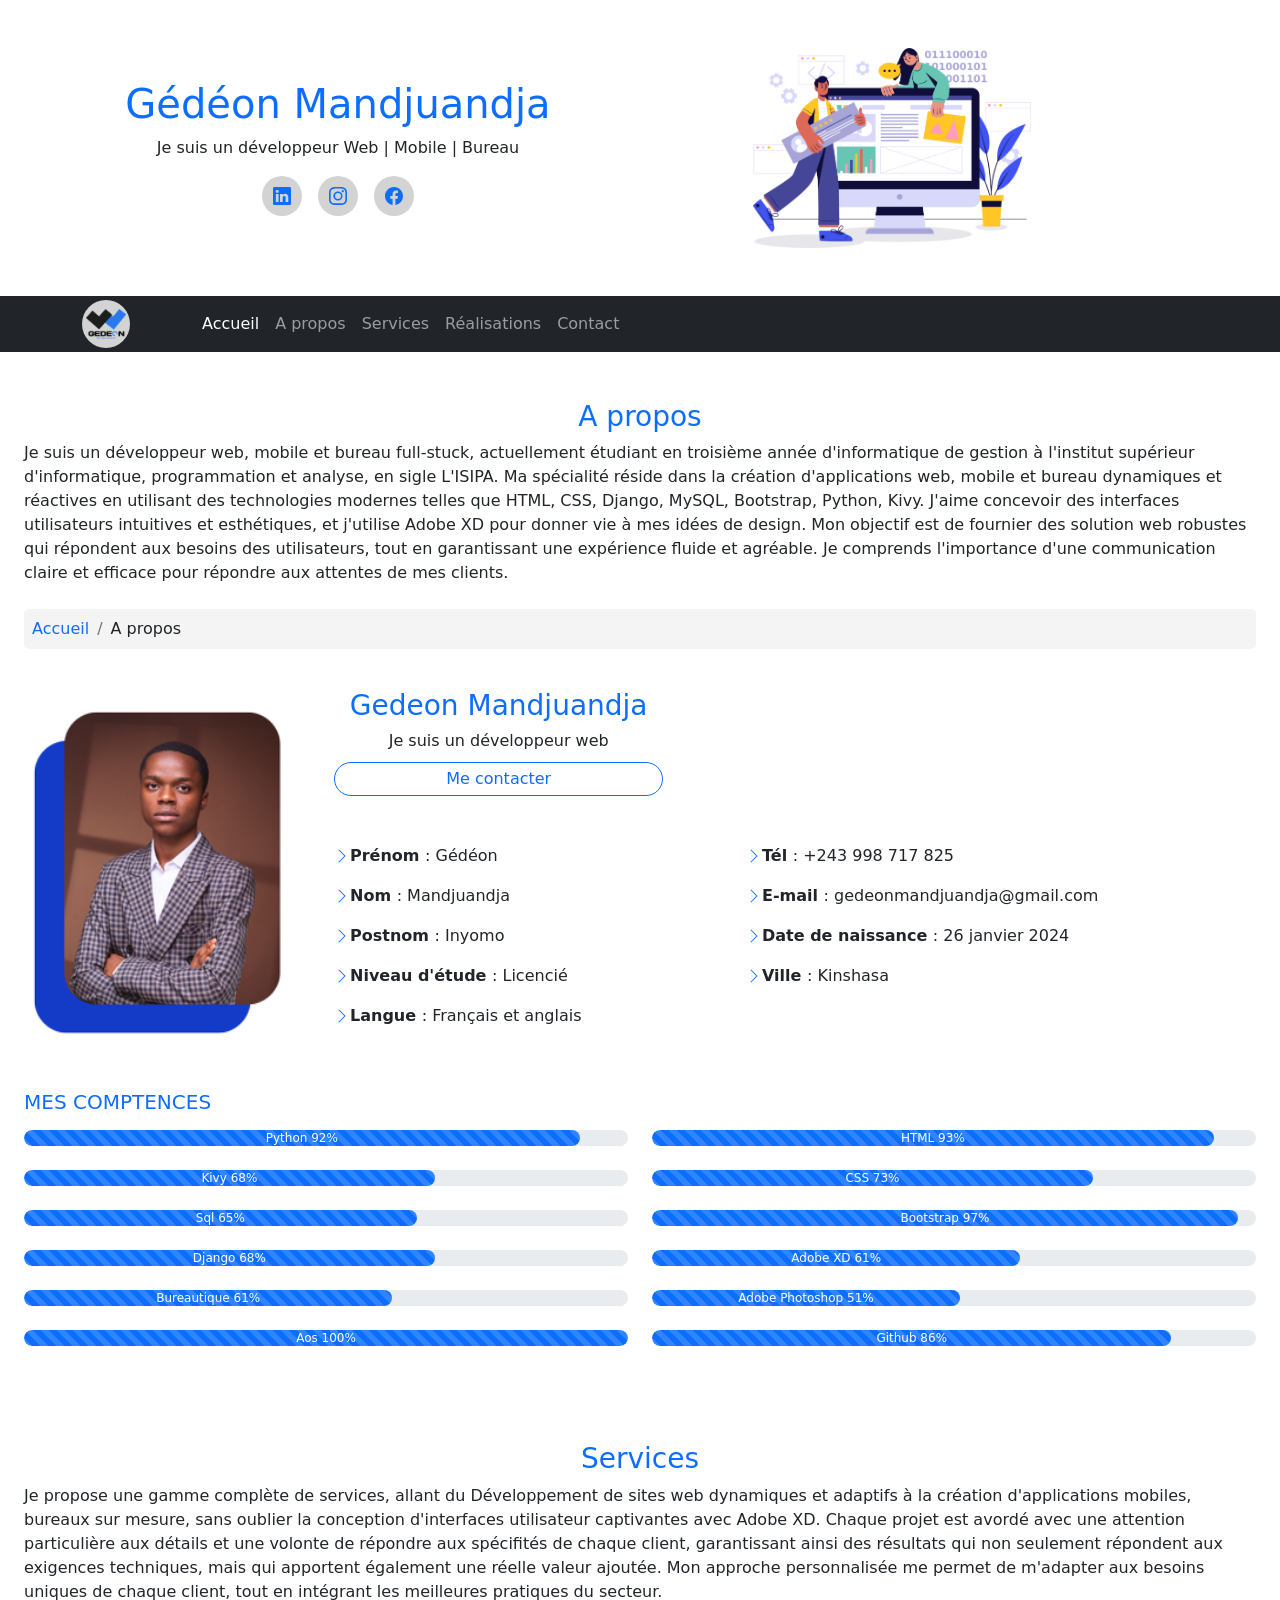
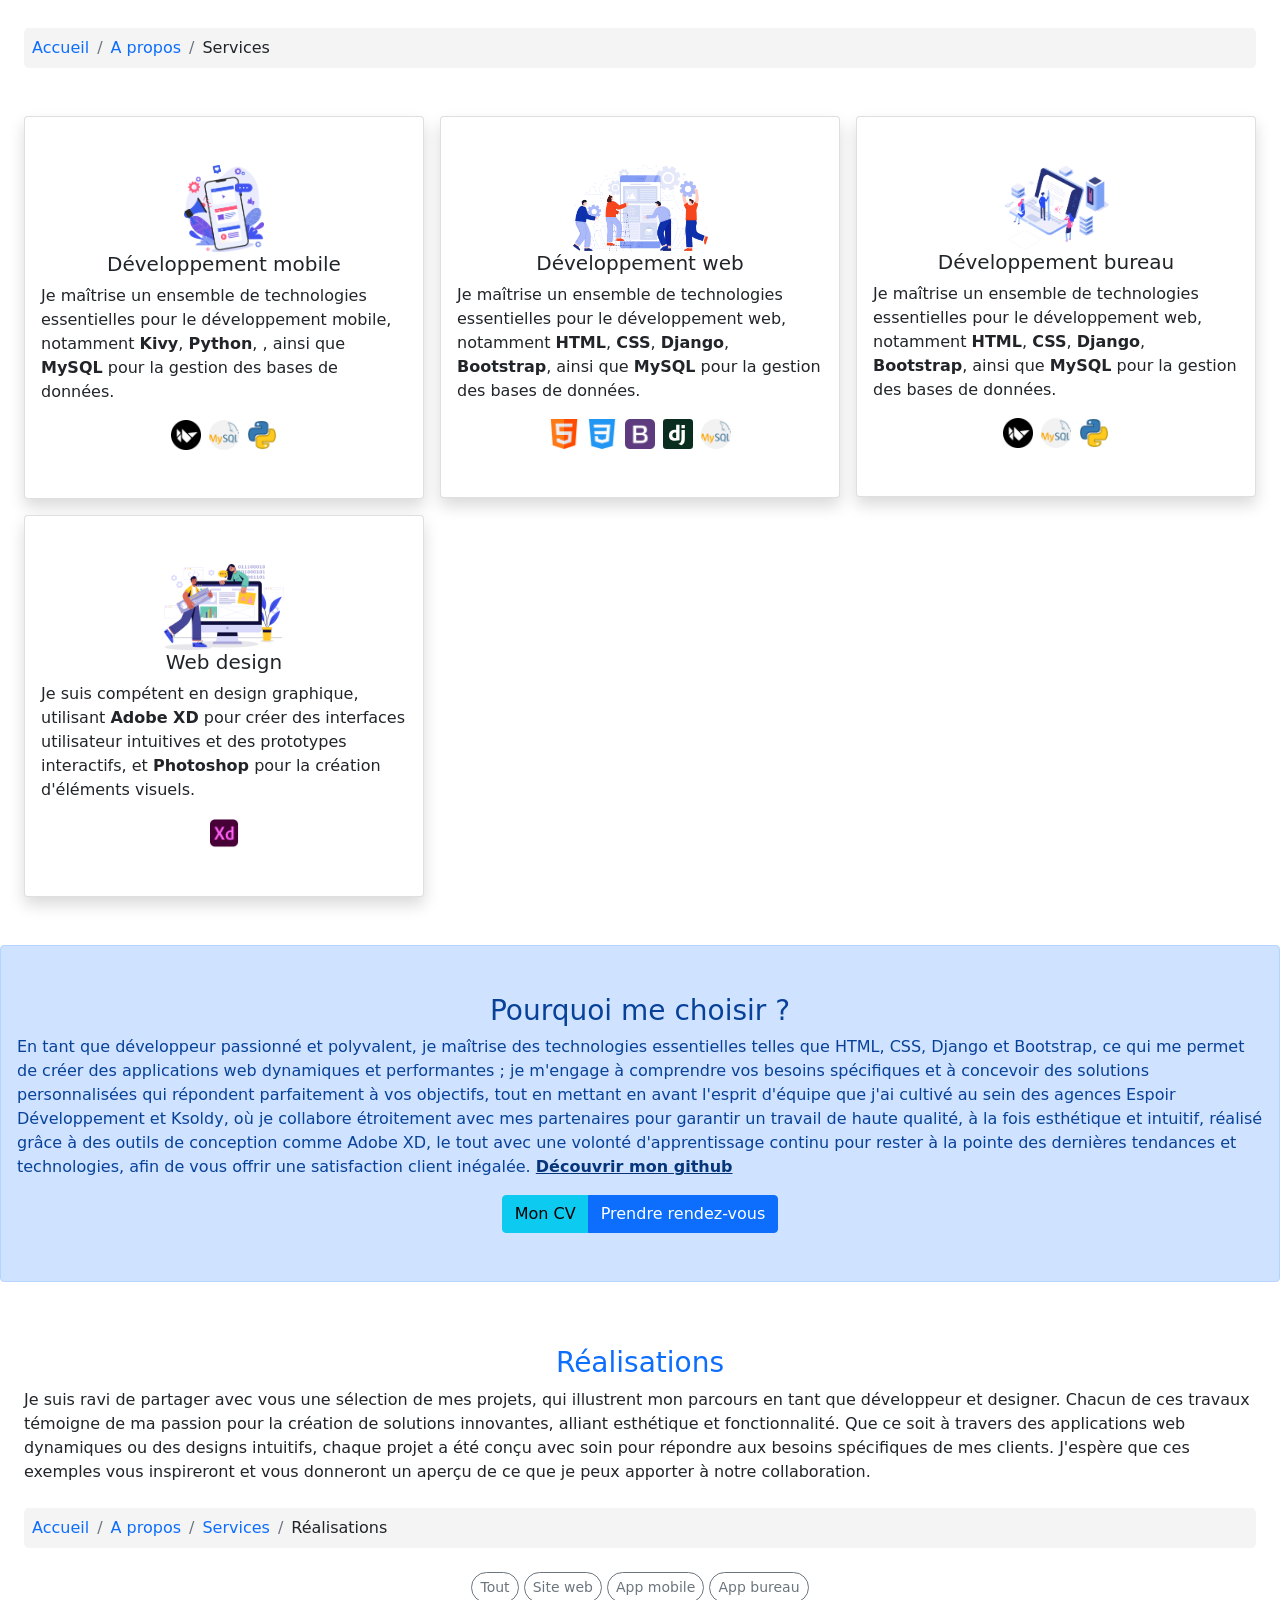
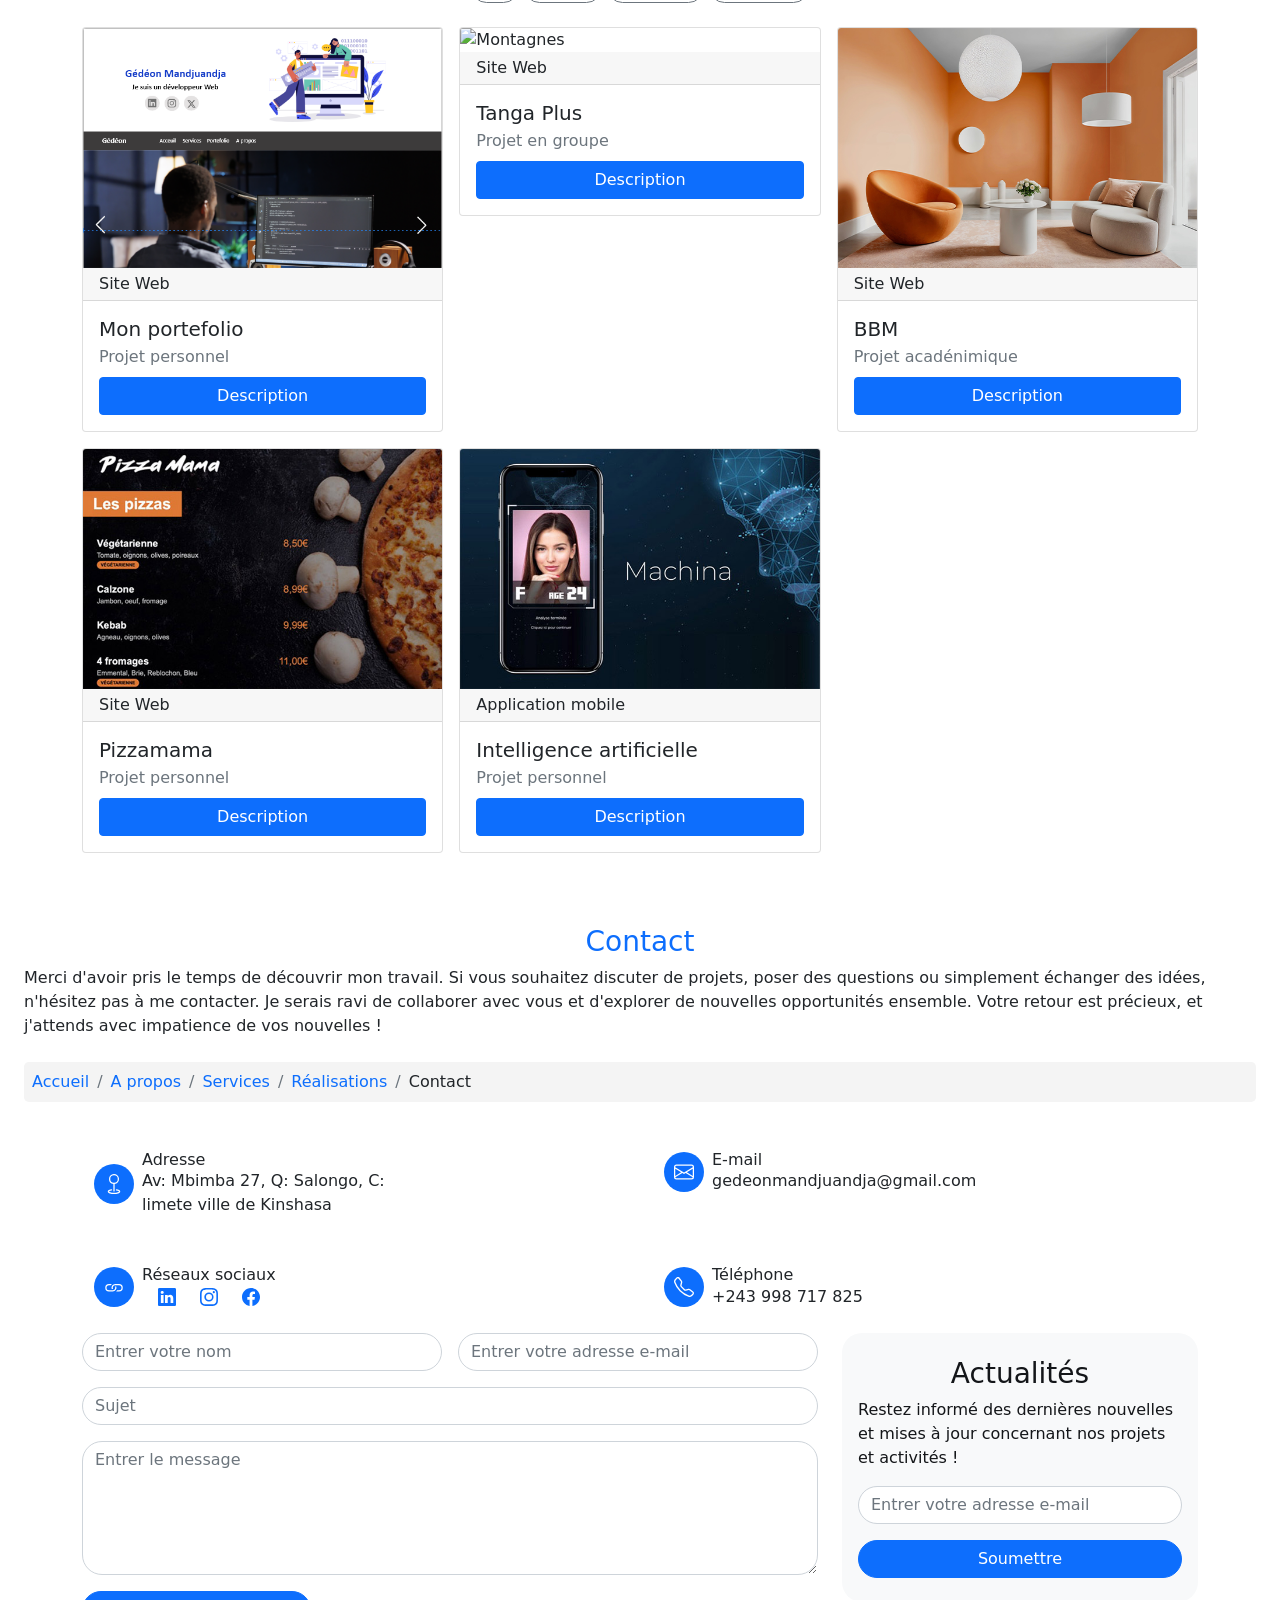
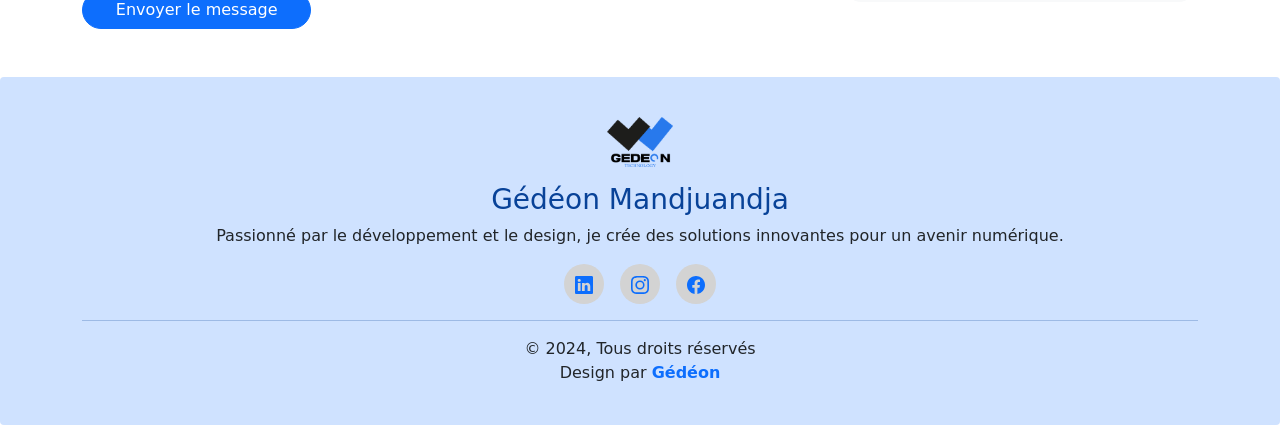
==== commit 46356b7b: "Web mobile Bureau" ====
--- a/index.html
+++ b/index.html
@@ -15,7 +15,7 @@
         <div class="row align-items-center text-center gy-5" >
             <div class="col-md-6 col-12"  >
                 <h1 class="text-primary ">Gédéon Mandjuandja</h1>
-                <h5 class="fw-500">Je suis un développeur web</h5>
+                <p>Je suis un développeur Web | Mobile | Bureau</p>
                 <div class="d-flex justify-content-center gap-3 mt-3">
                     <div class="res">
                         <a href="https://www.linkedin.com/in/gedeonmandjuandja" target="_blank" ><img src="design/img/reseaux/linkedin.svg" alt=""></a>
@@ -763,7 +763,7 @@
                 <a class="text-decoration-none" href="#services">Services</a>
             </li>
             <li class="breadcrumb-item">
-                <a class="text-decoration-none" href="#">Réalisations</a>
+                <a class="text-decoration-none" href="#realisations">Réalisations</a>
             </li>
             <li class="breadcrumb-item">
                 <a class="text-decoration-none text-dark" href="#">Contact</a>
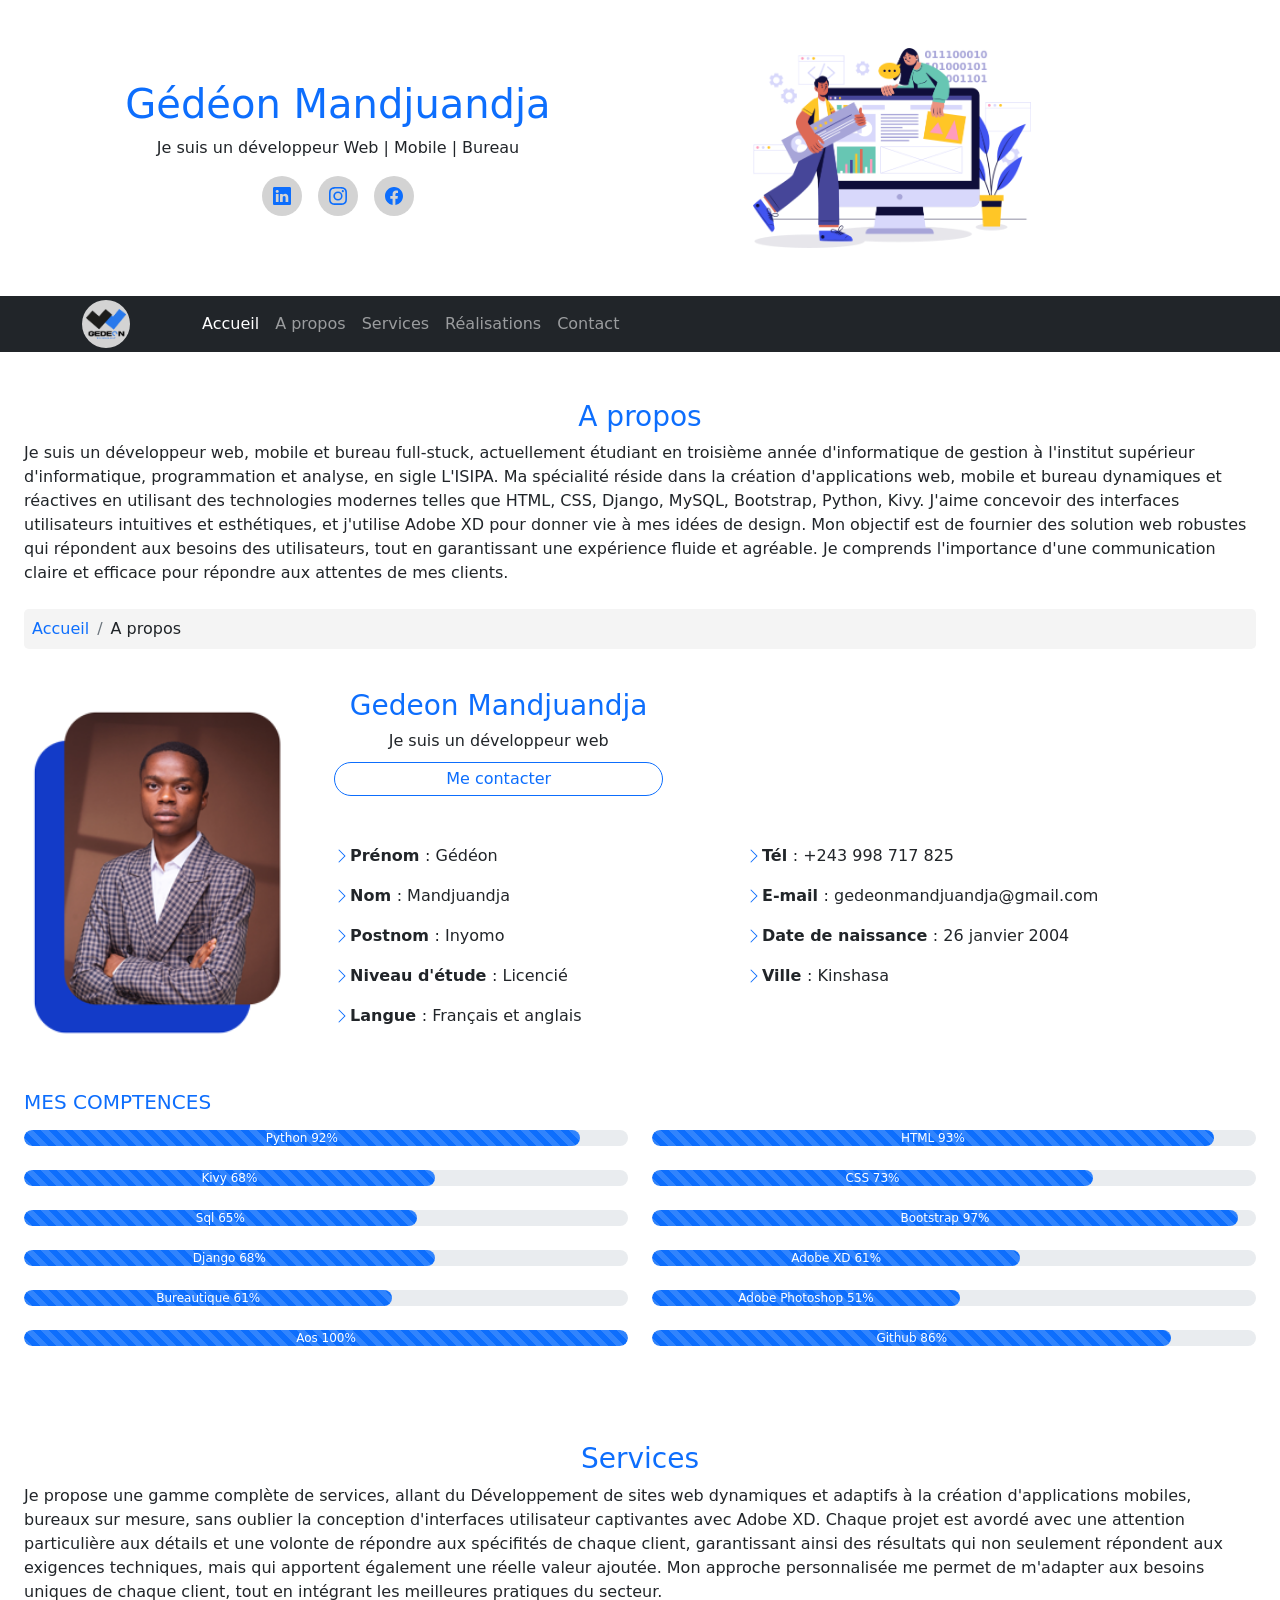
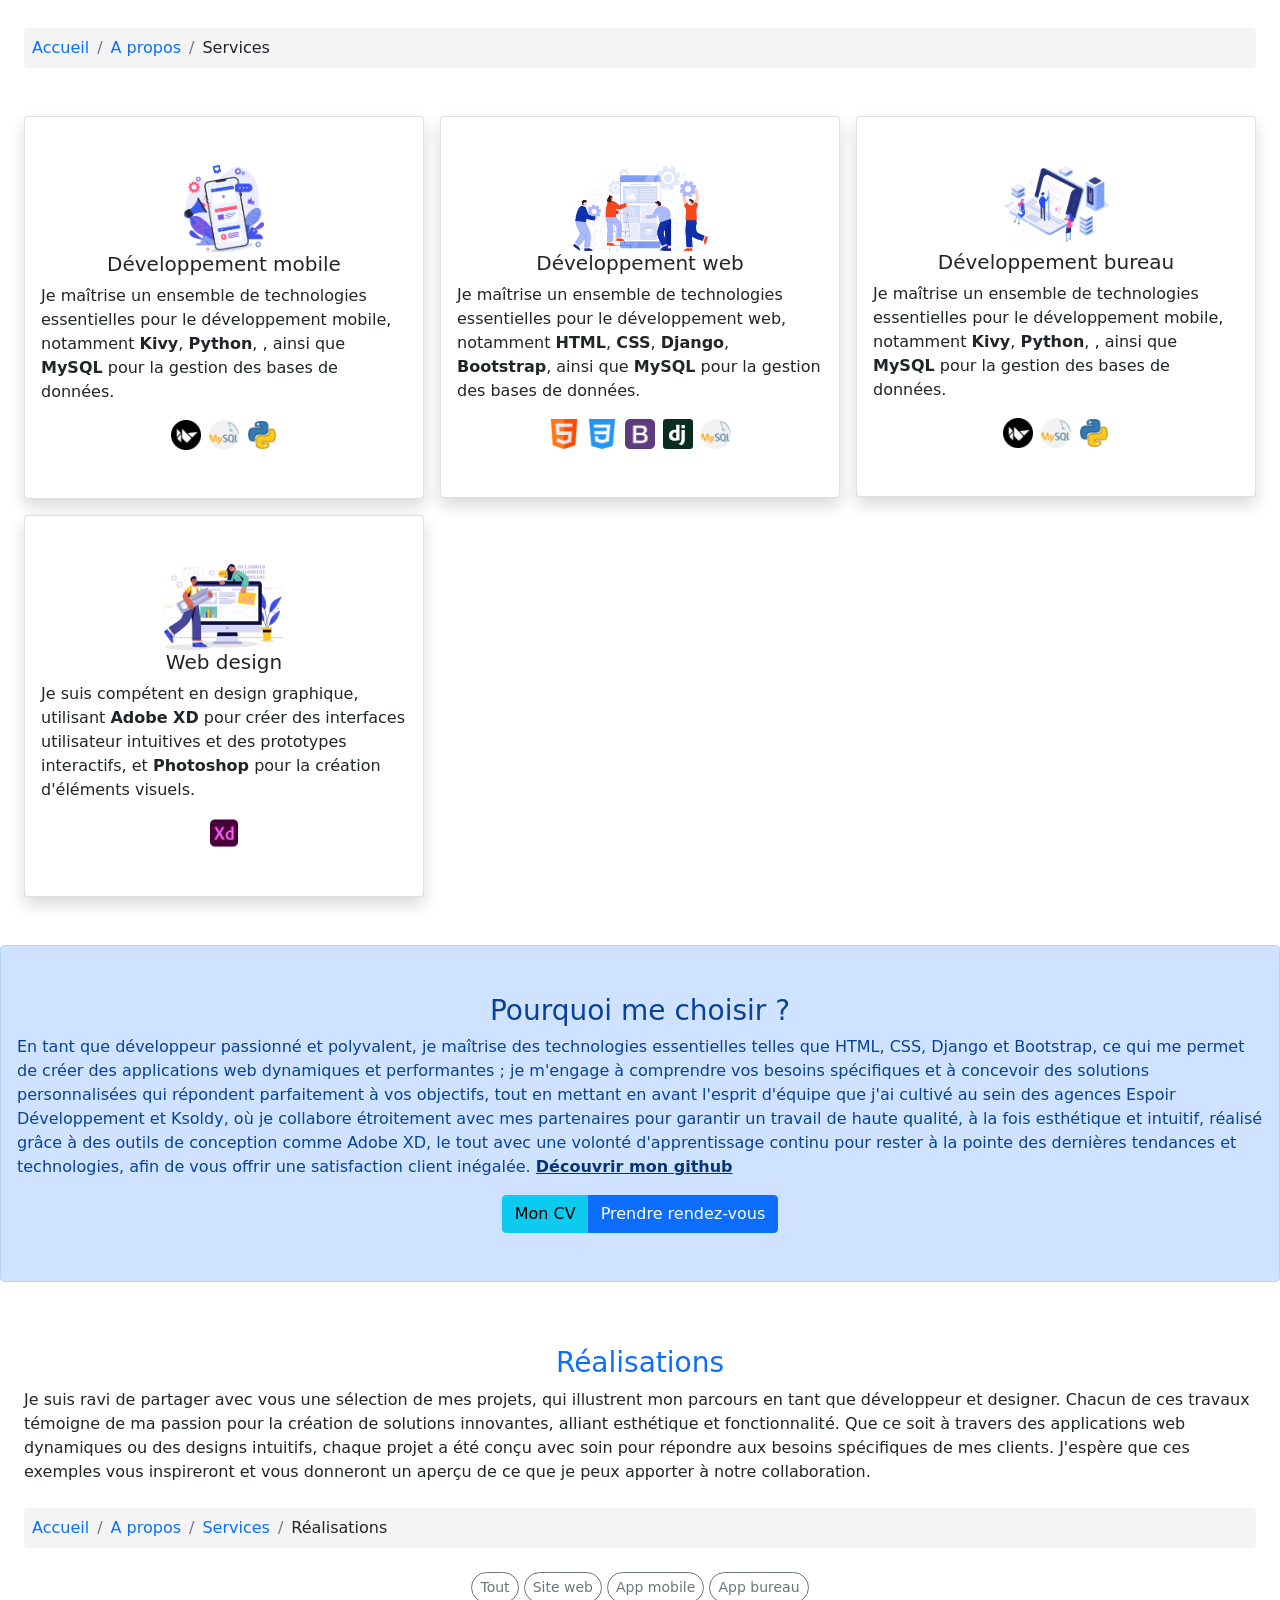
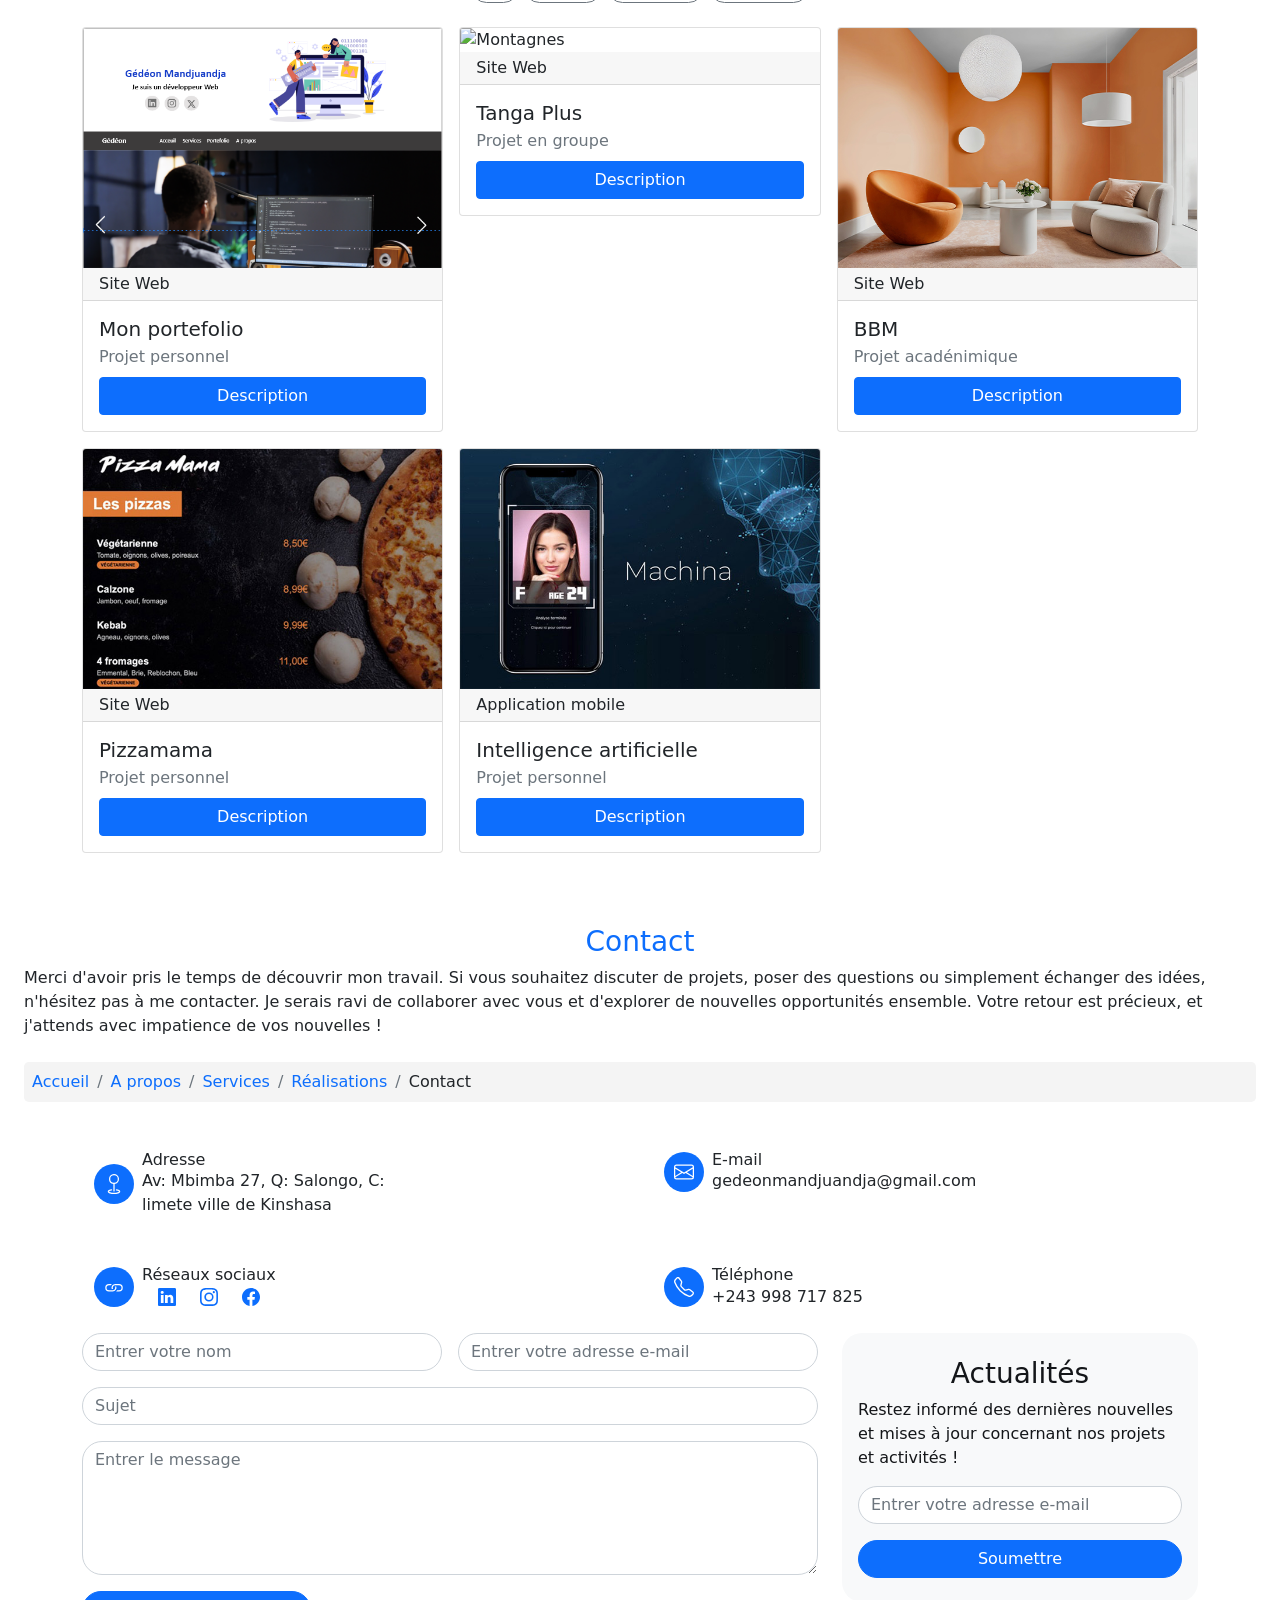
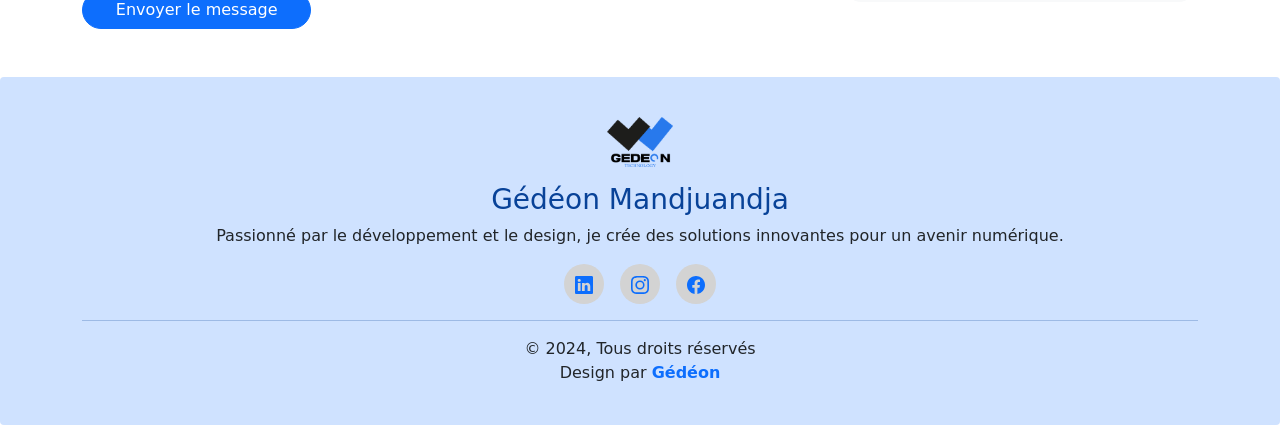
==== commit eb04c7a1: "Registement de la date et la section service" ====
--- a/index.html
+++ b/index.html
@@ -126,7 +126,7 @@
 
     <!--Les fils d'ariana-->
 
-    <nav class="m-4 bread-bg p-2  rounded-3">
+    <nav class="m-4 bread-bg p-2  rounded-3" data-aos="fade-up" data-aos-delay="100">
         <ul class="breadcrumb m-0">
             <li class="breadcrumb-item">
                 <a class="text-decoration-none" href="#acceuil">Accueil</a>
@@ -183,7 +183,7 @@
                             </div>
                             <div class="d-flex align-items-center mt-3">
                                 <img src="design/img/chevron-right.svg" alt="">
-                                <div><b>Date de naissance </b>: 26 janvier 2024</div>
+                                <div><b>Date de naissance </b>: 26 janvier 2004</div>
                             </div>
                             <div class="d-flex align-items-center mt-3">
                                 <img src="design/img/chevron-right.svg" alt="">
@@ -283,7 +283,7 @@
             
         </p>
     </div>
-    <nav class="m-4 bread-bg p-2  rounded-3">
+    <nav class="m-4 bread-bg p-2  rounded-3" data-aos="fade-up" data-aos-delay="100">
         <ul class="breadcrumb m-0">
             <li class="breadcrumb-item">
                 <a class="text-decoration-none" href="#acceuil">Accueil</a>
@@ -351,8 +351,8 @@
                         <h5 class="text-center">Développement bureau</h5>
                         <p>
                             Je maîtrise un ensemble de technologies essentielles 
-                            pour le développement web, notamment <b>HTML</b>, <b>CSS</b>, 
-                            <b>Django</b>, <b>Bootstrap</b>, ainsi que <b>MySQL</b> pour la gestion 
+                            pour le développement mobile, notamment <b>Kivy</b>, <b>Python</b>, 
+                            , ainsi que <b>MySQL</b> pour la gestion 
                             des bases de données. 
                         </p>
                         <div class="d-flex justify-content-center gap-2">
@@ -427,7 +427,7 @@
             un aperçu de ce que je peux apporter à notre collaboration.
         </p>
     </div>
-    <nav class="m-4 bread-bg p-2  rounded-3">
+    <nav class="m-4 bread-bg p-2  rounded-3" data-aos="fade-up" data-aos-delay="100">
         <ul class="breadcrumb m-0">
             <li class="breadcrumb-item">
                 <a class="text-decoration-none" href="#acceuil">Accueil</a>
@@ -443,7 +443,7 @@
             </li>
         </ul>
     </nav>
-    <div class="container">
+    <div class="container" data-aos="fade-up" data-aos-delay="100">
         <div class="text-center">
             <button type="button" class="btn btn-sm btn-outline-secondary py-1 rounded-pill" data-bs-toggle="tooltip" data-bs-placement="bottom" title="Fonctionnalité pas encore disponible dans ce site">Tout</button>
             <button type="button" class="btn btn-sm btn-outline-secondary py-1 rounded-pill" data-bs-toggle="tooltip" data-bs-placement="bottom" title="Fonctionnalité pas encore disponible dans ce site">Site web</button>
@@ -751,7 +751,7 @@
         </p>
     </div>
 
-    <nav class="m-4 bread-bg p-2  rounded-3">
+    <nav class="m-4 bread-bg p-2  rounded-3" data-aos="fade-up" data-aos-delay="100">
         <ul class="breadcrumb m-0">
             <li class="breadcrumb-item">
                 <a class="text-decoration-none" href="#acceuil">Accueil</a>
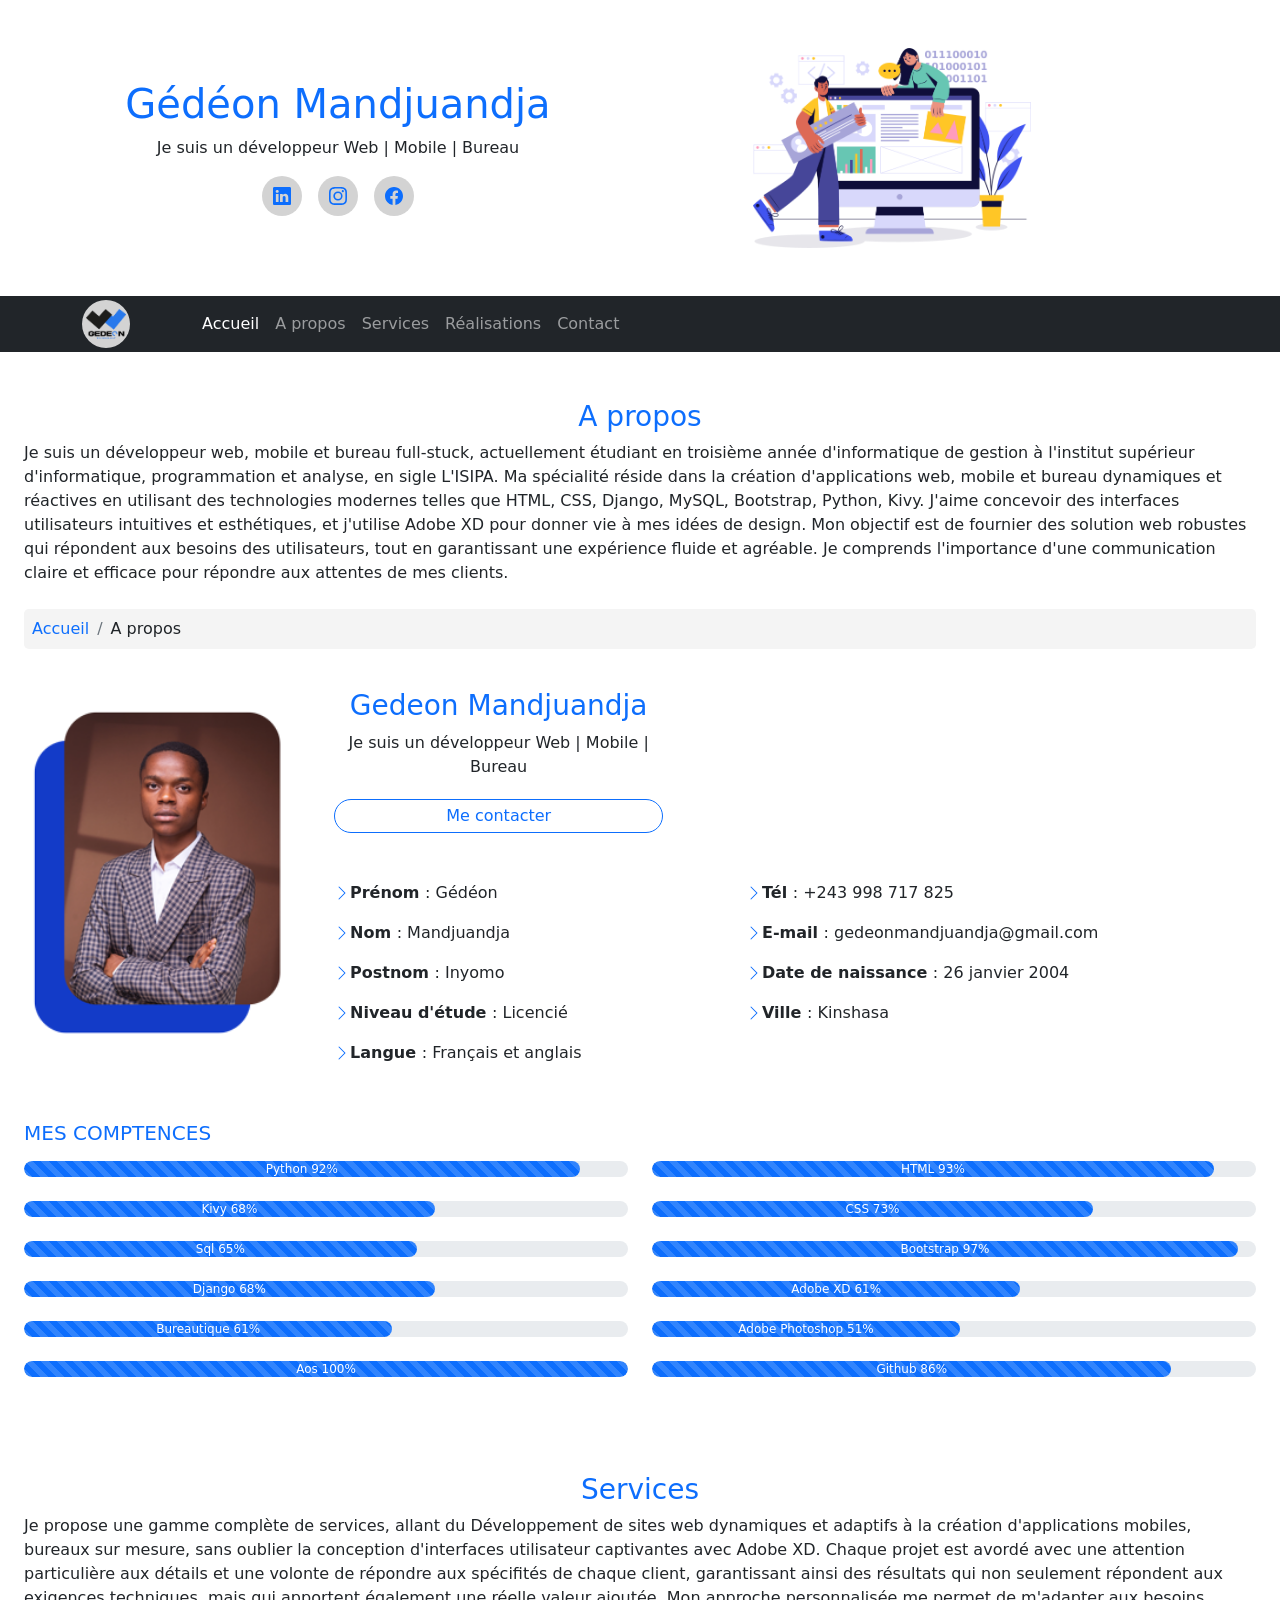
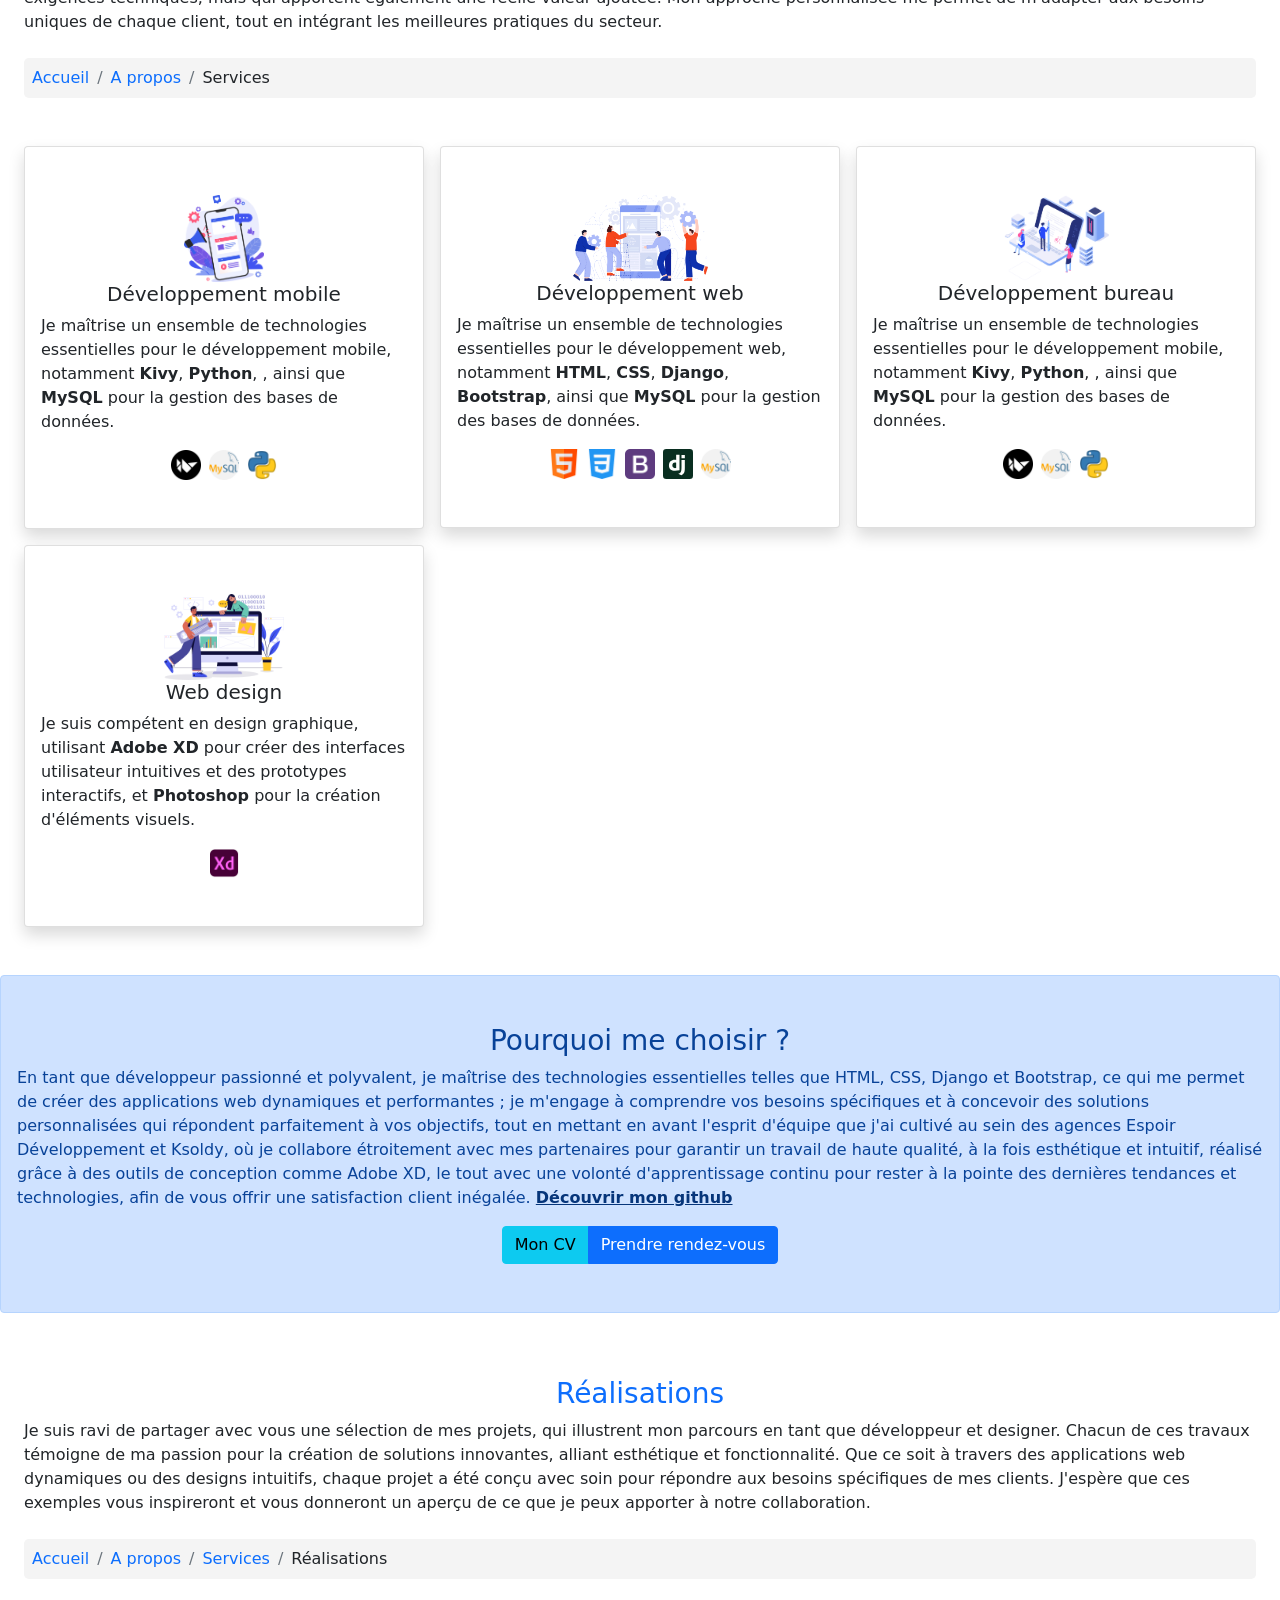
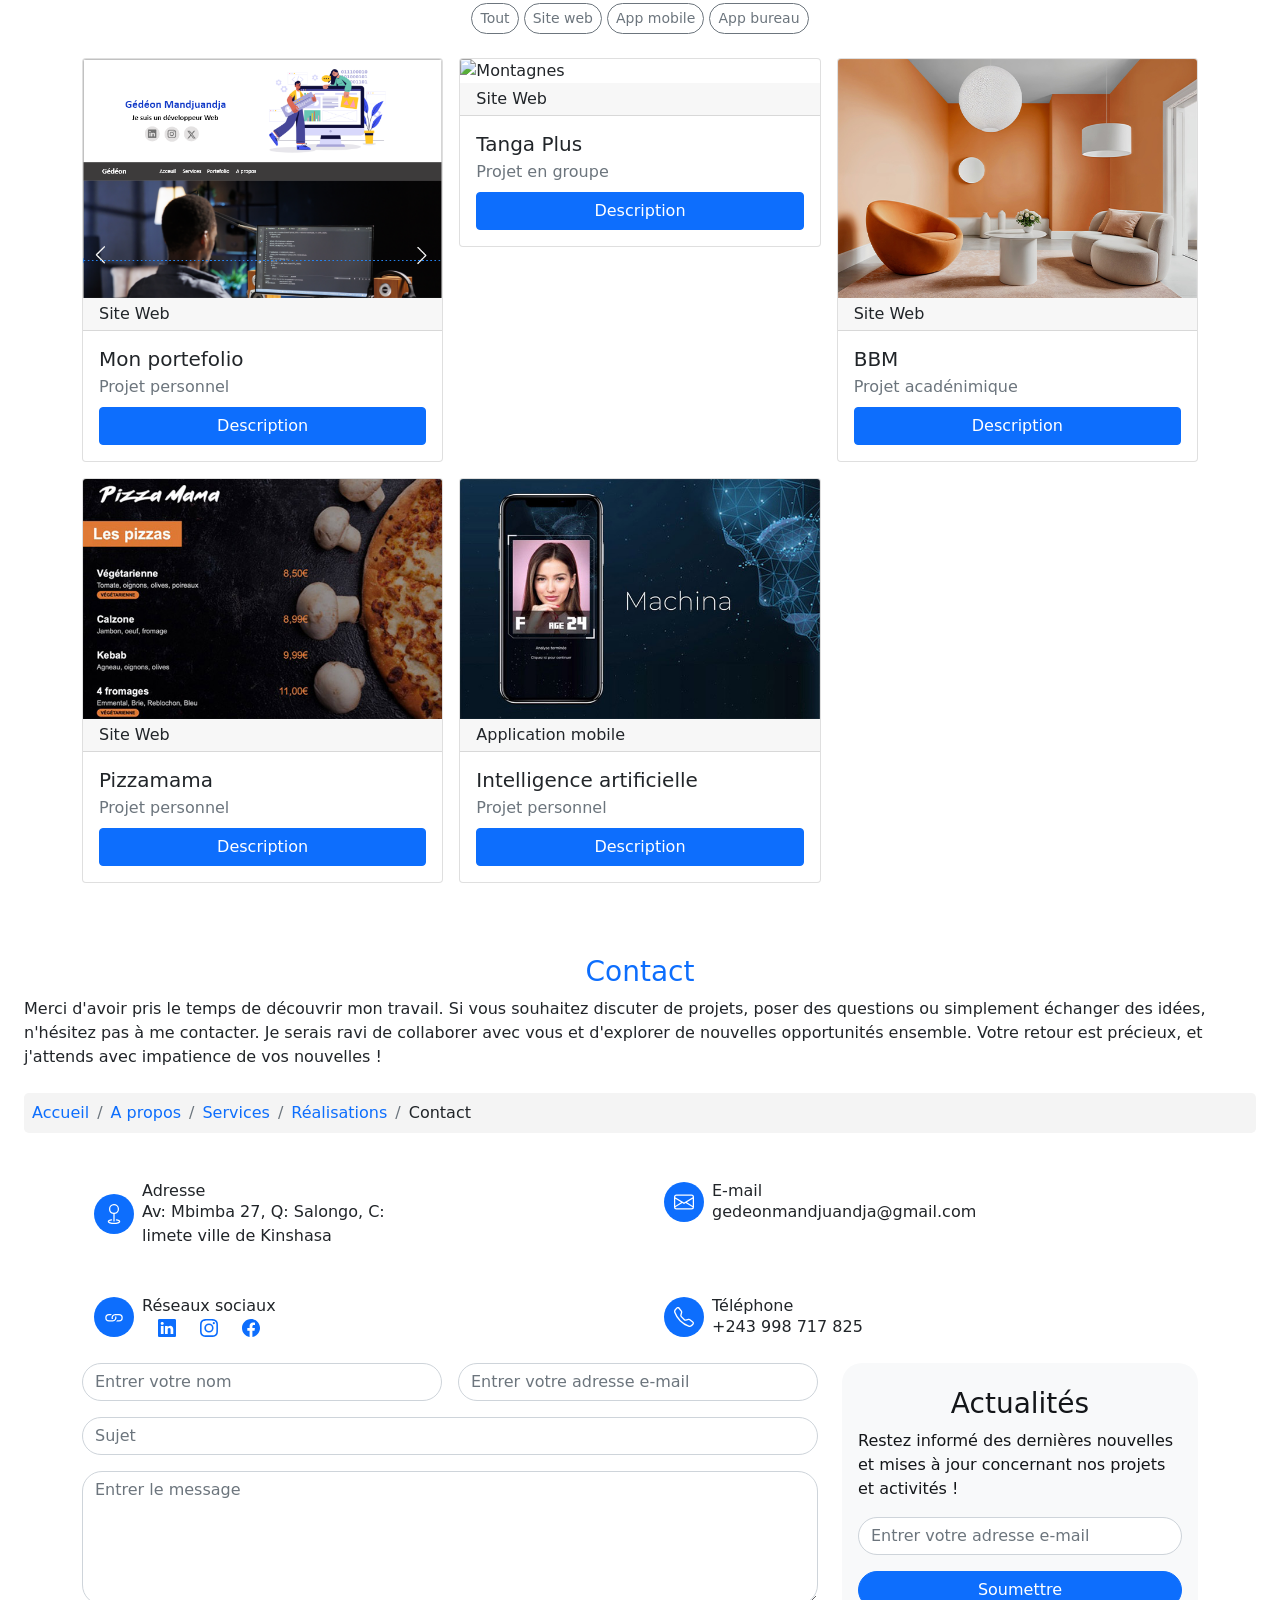
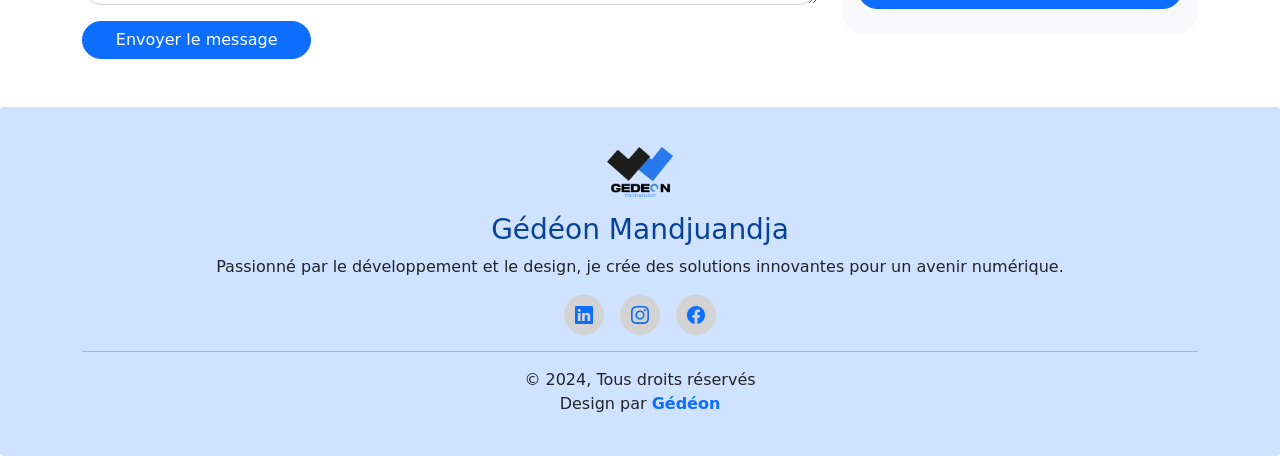
==== commit 47589ece: "Registement de la date et la section service plus about" ====
--- a/index.html
+++ b/index.html
@@ -146,7 +146,7 @@
                 <div class="row" >
                     <div class="col-md-5  text-center">
                         <h3 class="text-primary">Gedeon Mandjuandja</h3>
-                        <h6 class="fw-500">Je suis un développeur web</h6>
+                        <p>Je suis un développeur Web | Mobile | Bureau</p>
                         <a href="mailto:Gedeonmandjuandja@gmail.com?subjet=Contact%20depuis%20gedeonmandjuandja.com" class="btn rounded-pill  btn-outline-primary w-100 py-1 mt-1">Me contacter</a>
                     </div>
                     <div class="row mt-5">
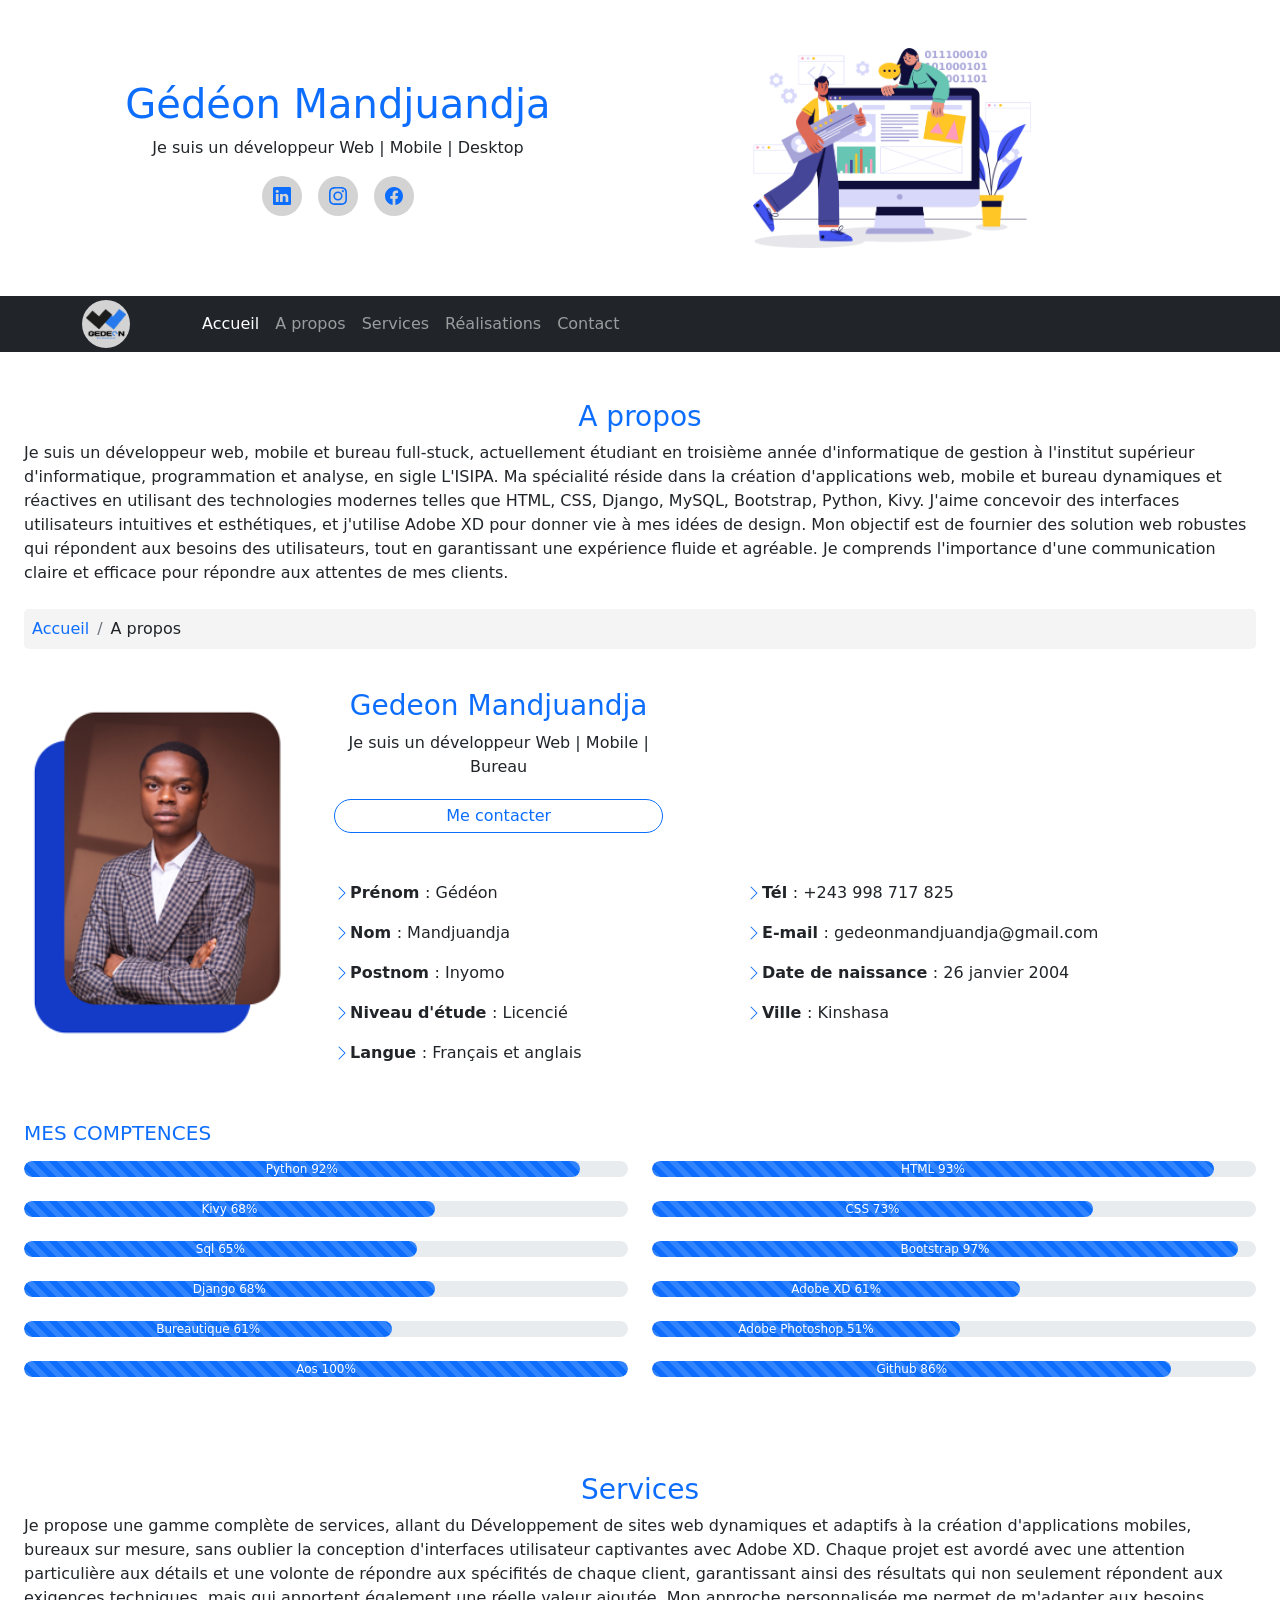
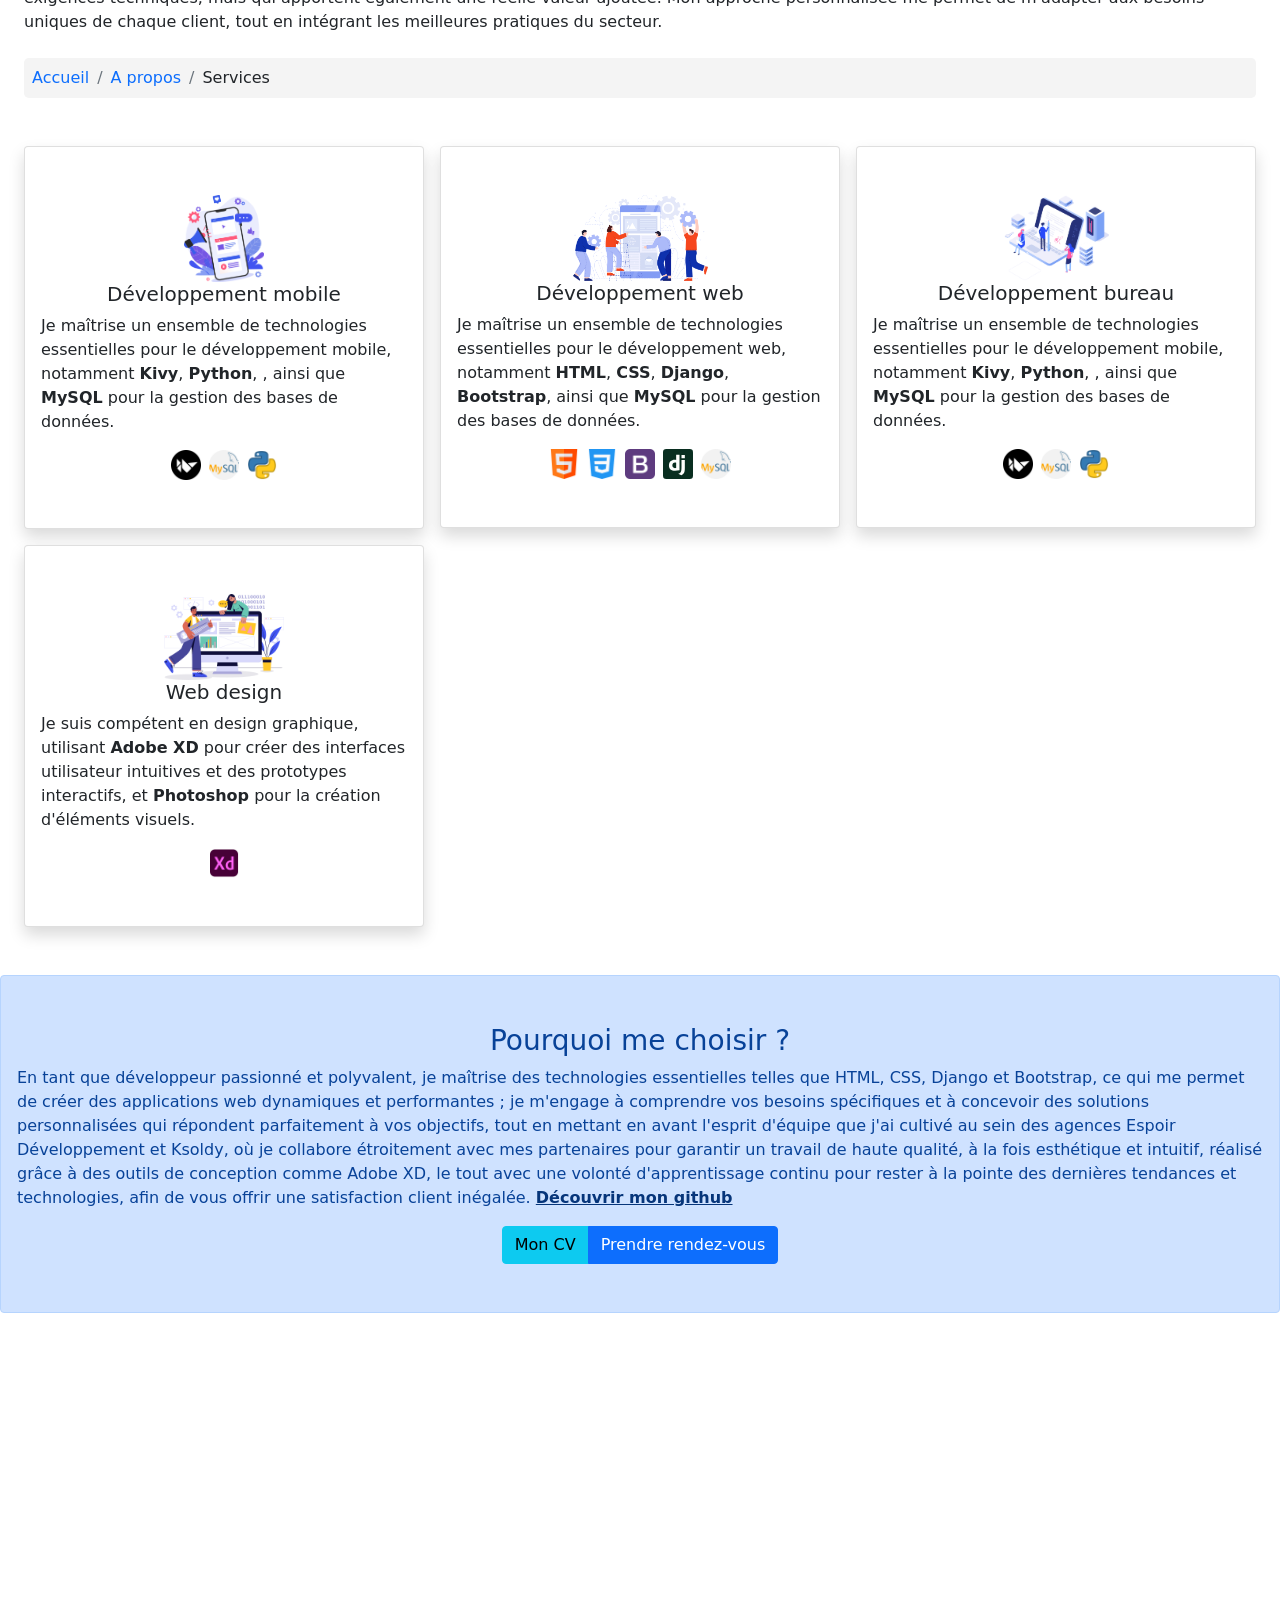
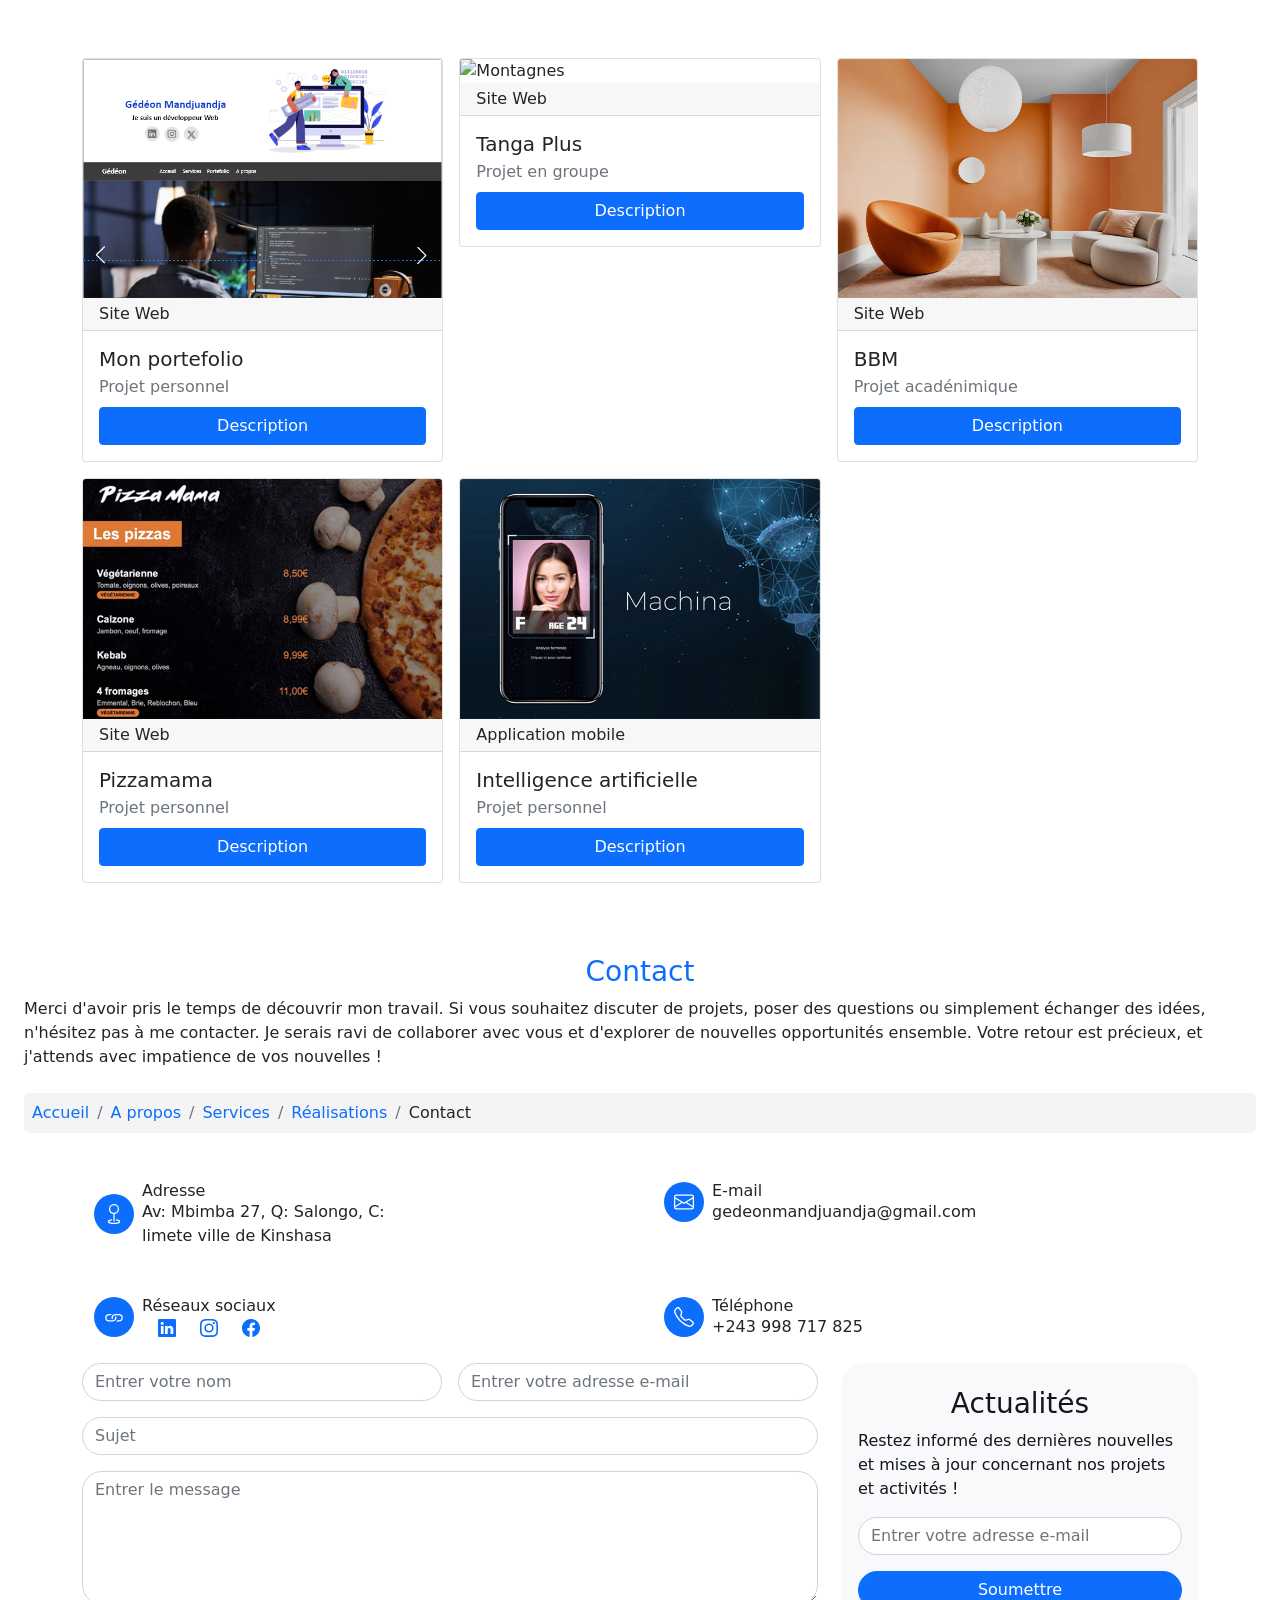
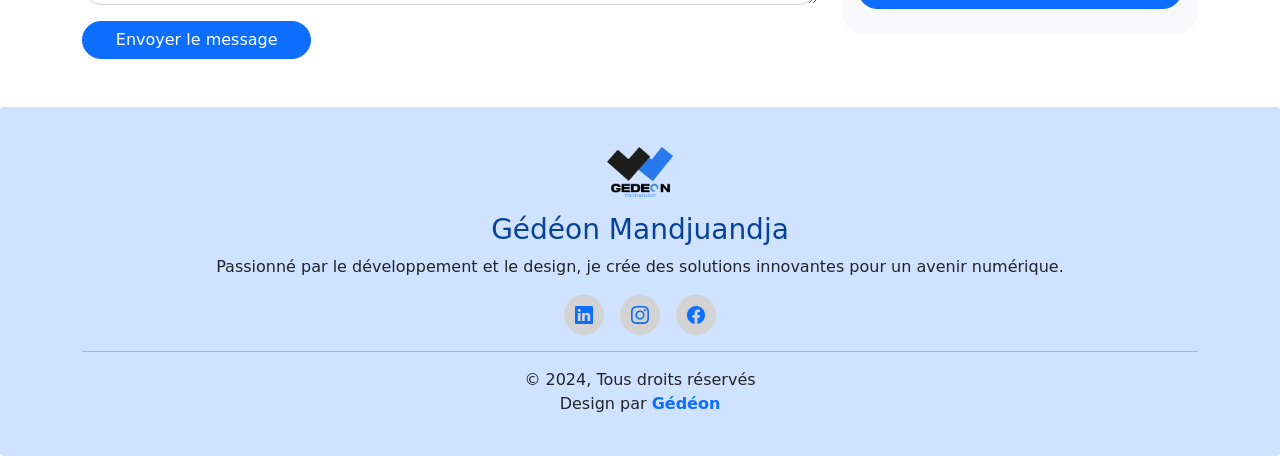
==== commit 3c917c01: "bureau<->desktop" ====
--- a/index.html
+++ b/index.html
@@ -15,7 +15,7 @@
         <div class="row align-items-center text-center gy-5" >
             <div class="col-md-6 col-12"  >
                 <h1 class="text-primary ">Gédéon Mandjuandja</h1>
-                <p>Je suis un développeur Web | Mobile | Bureau</p>
+                <p>Je suis un développeur Web | Mobile | Desktop</p>
                 <div class="d-flex justify-content-center gap-3 mt-3">
                     <div class="res">
                         <a href="https://www.linkedin.com/in/gedeonmandjuandja" target="_blank" ><img src="design/img/reseaux/linkedin.svg" alt=""></a>
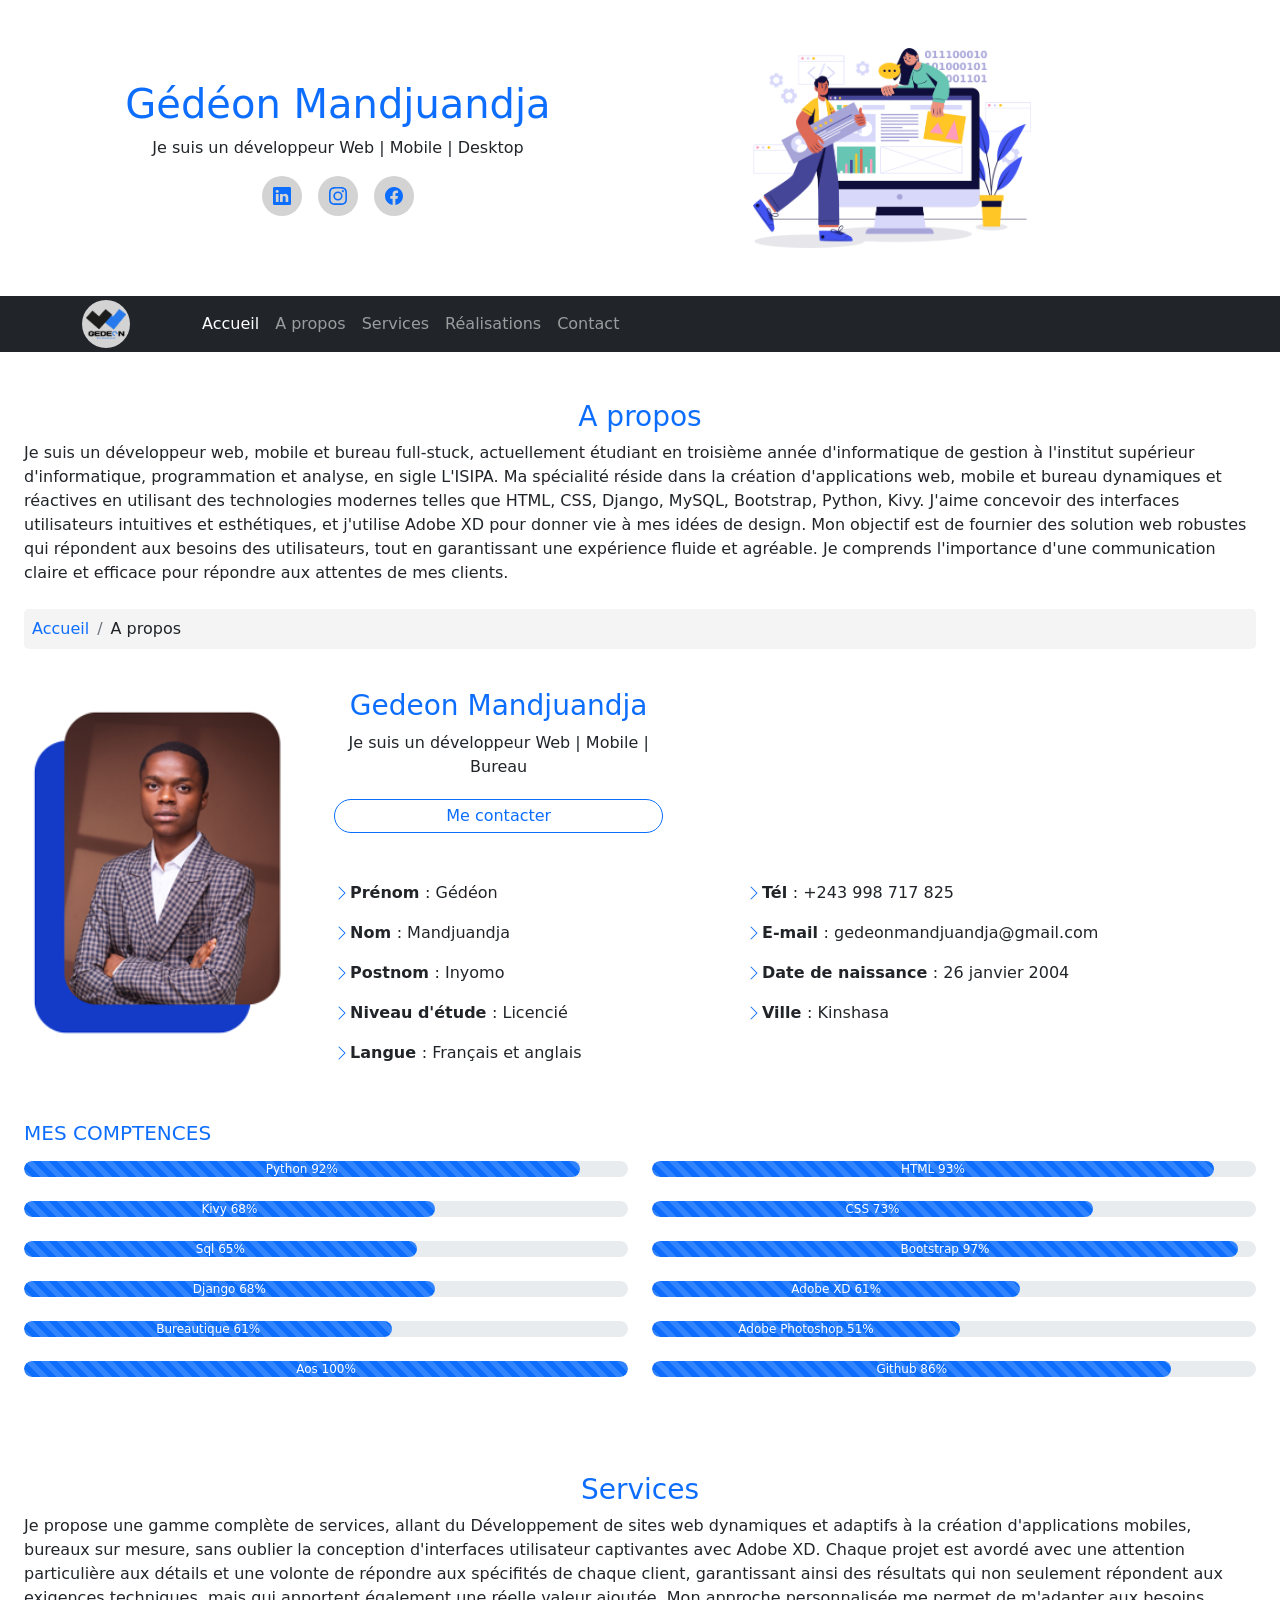
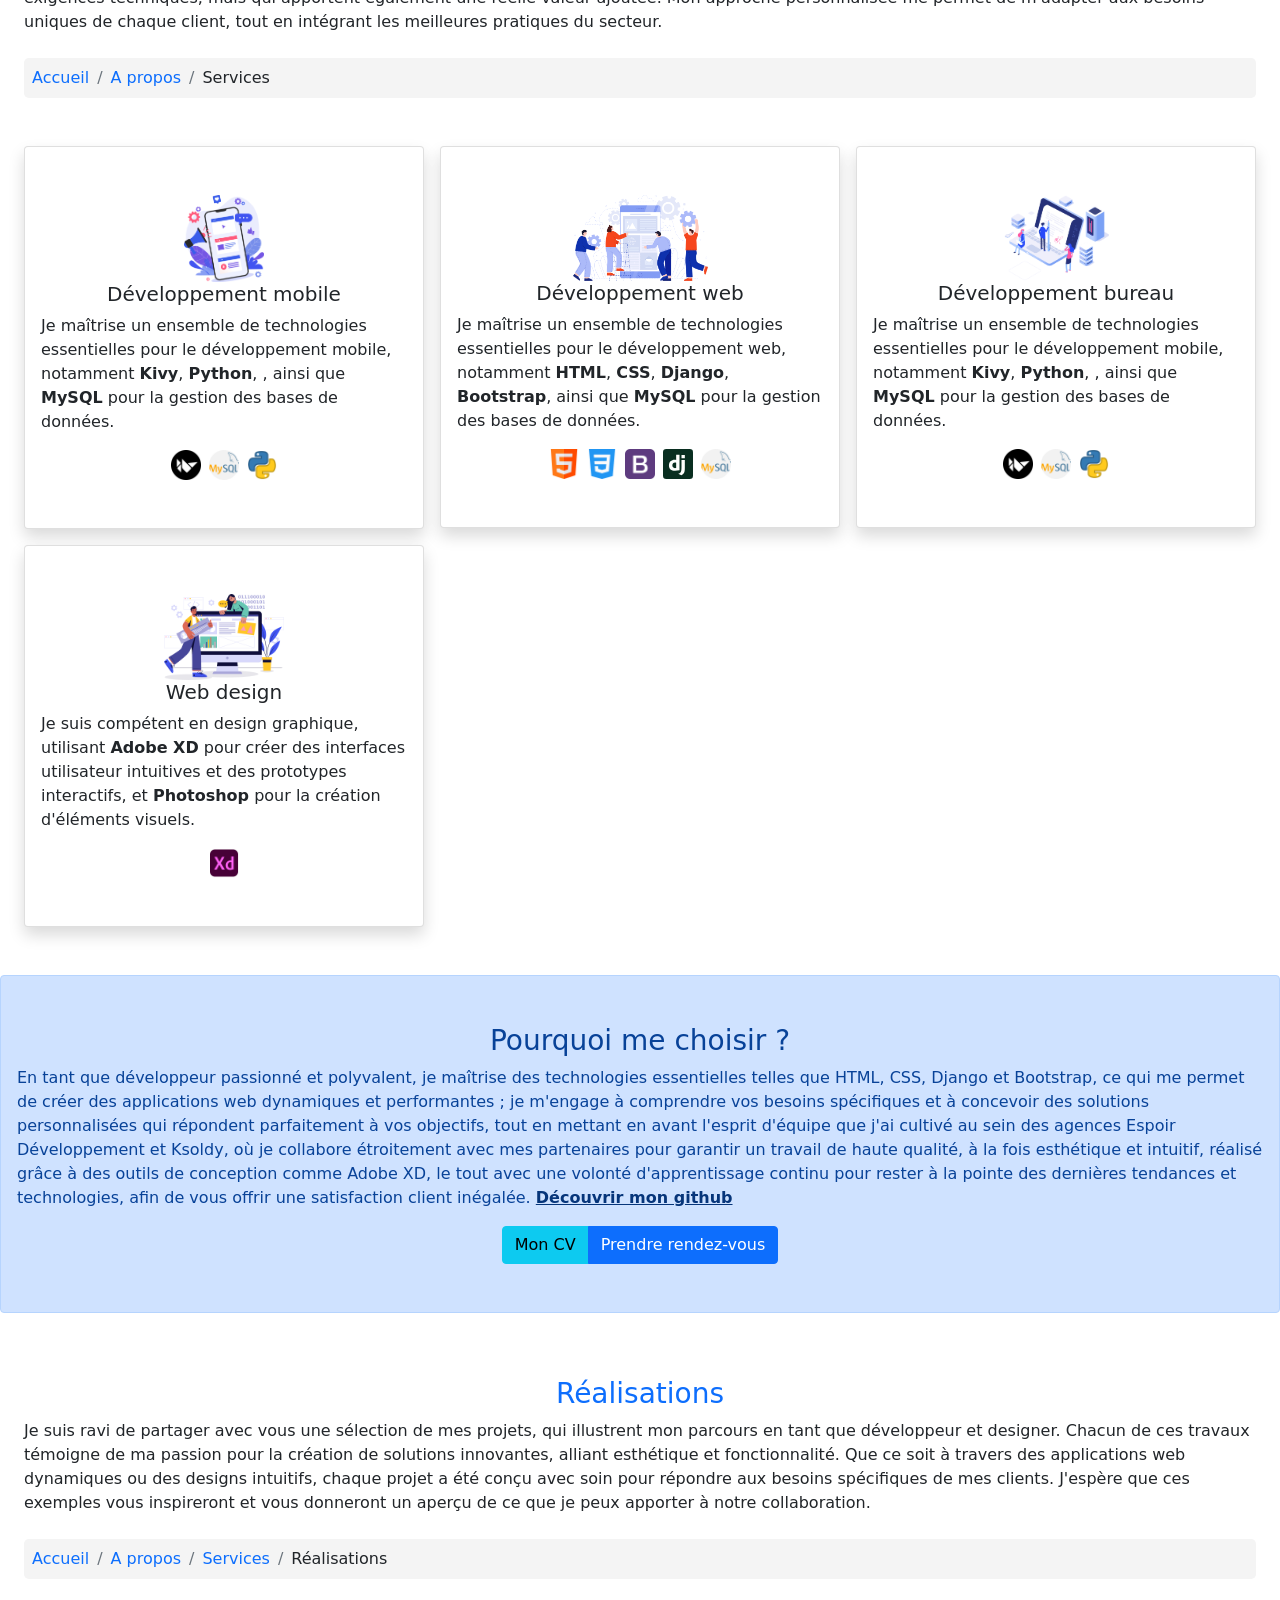
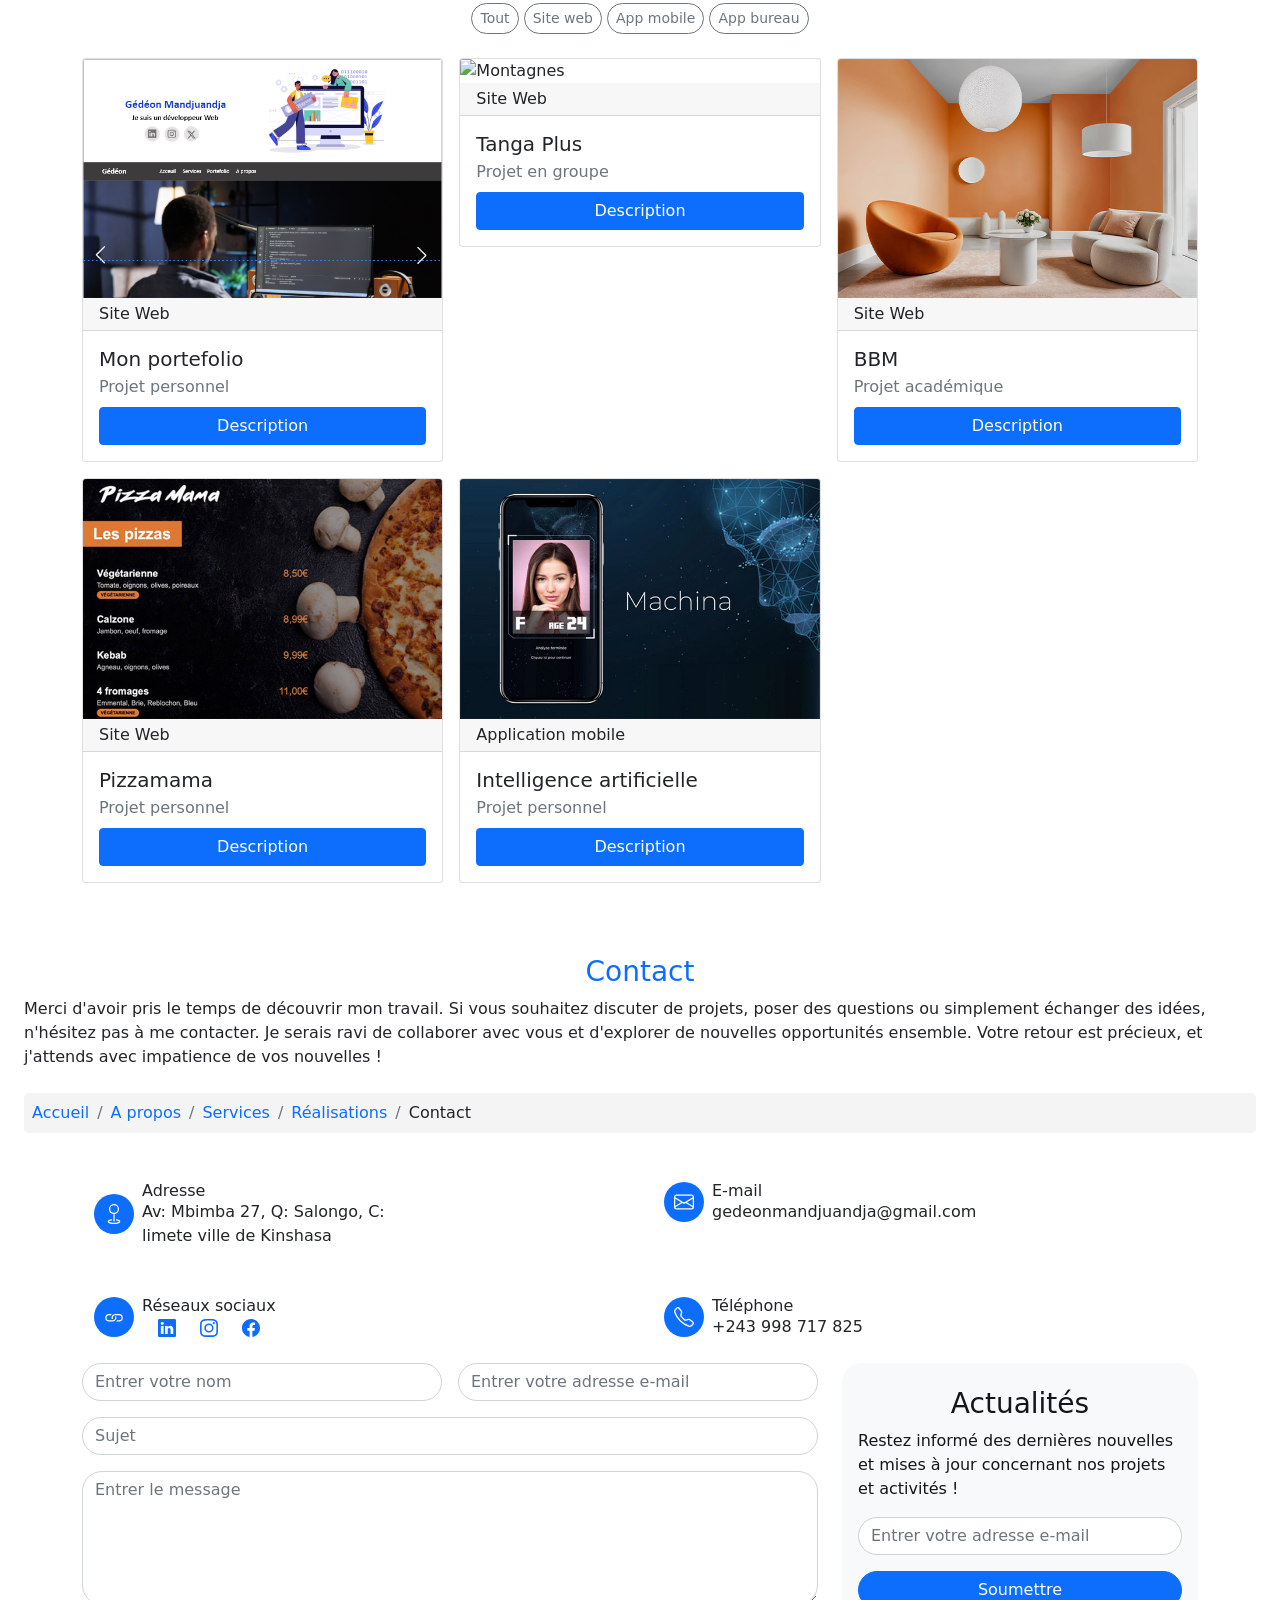
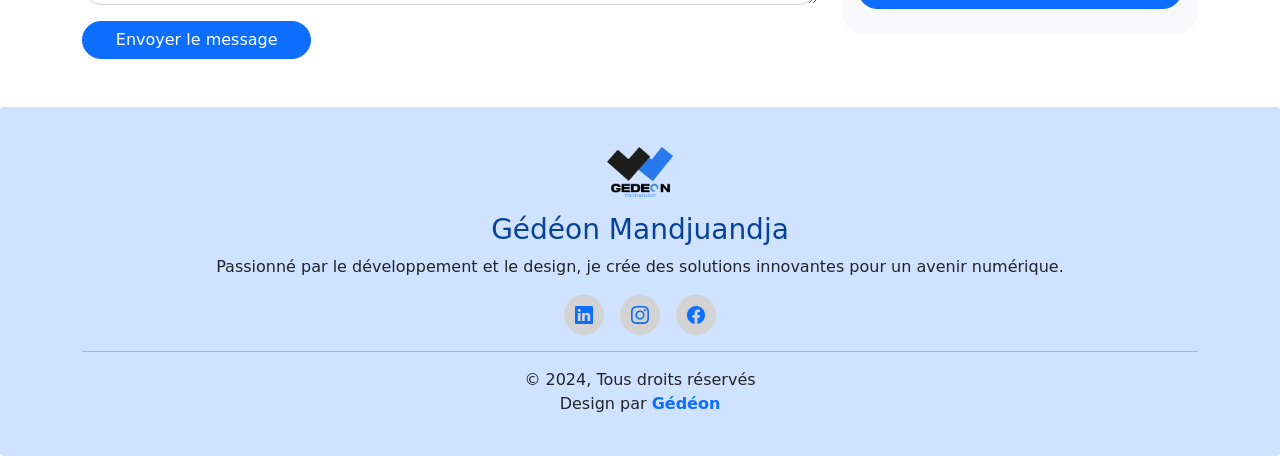
==== commit 9338d4ff: "adénimique to adémique" ====
--- a/index.html
+++ b/index.html
@@ -506,7 +506,7 @@
                     <!-- Corps -->
                     <div class="card-body">
                         <h5 class="card-title">BBM</h5>
-                        <p class="card-subtitle text-muted">Projet acadénimique </p>
+                        <p class="card-subtitle text-muted">Projet académique </p>
                         <button type="button" class="btn mt-2 btn-primary w-100" data-bs-toggle="modal" data-bs-target="#bbm" class="">Description</button>
                     </div>
                 </div>
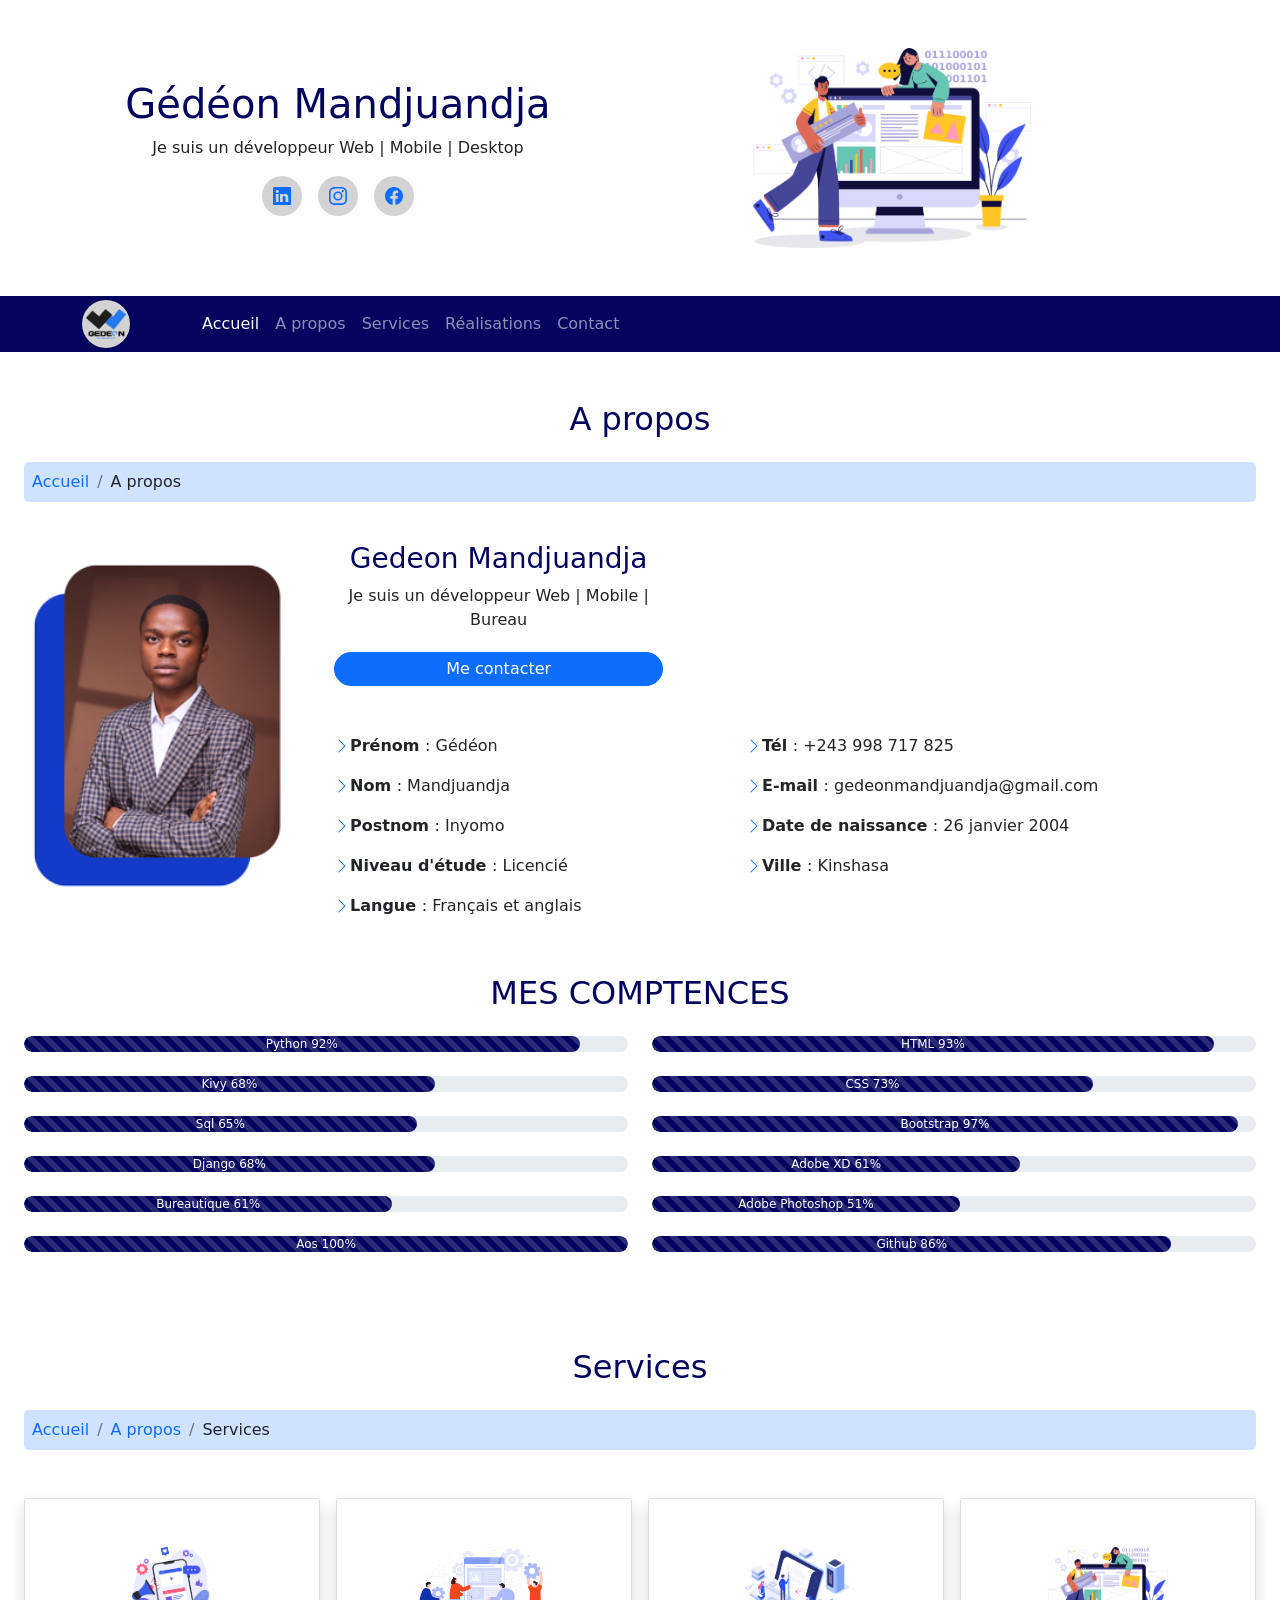
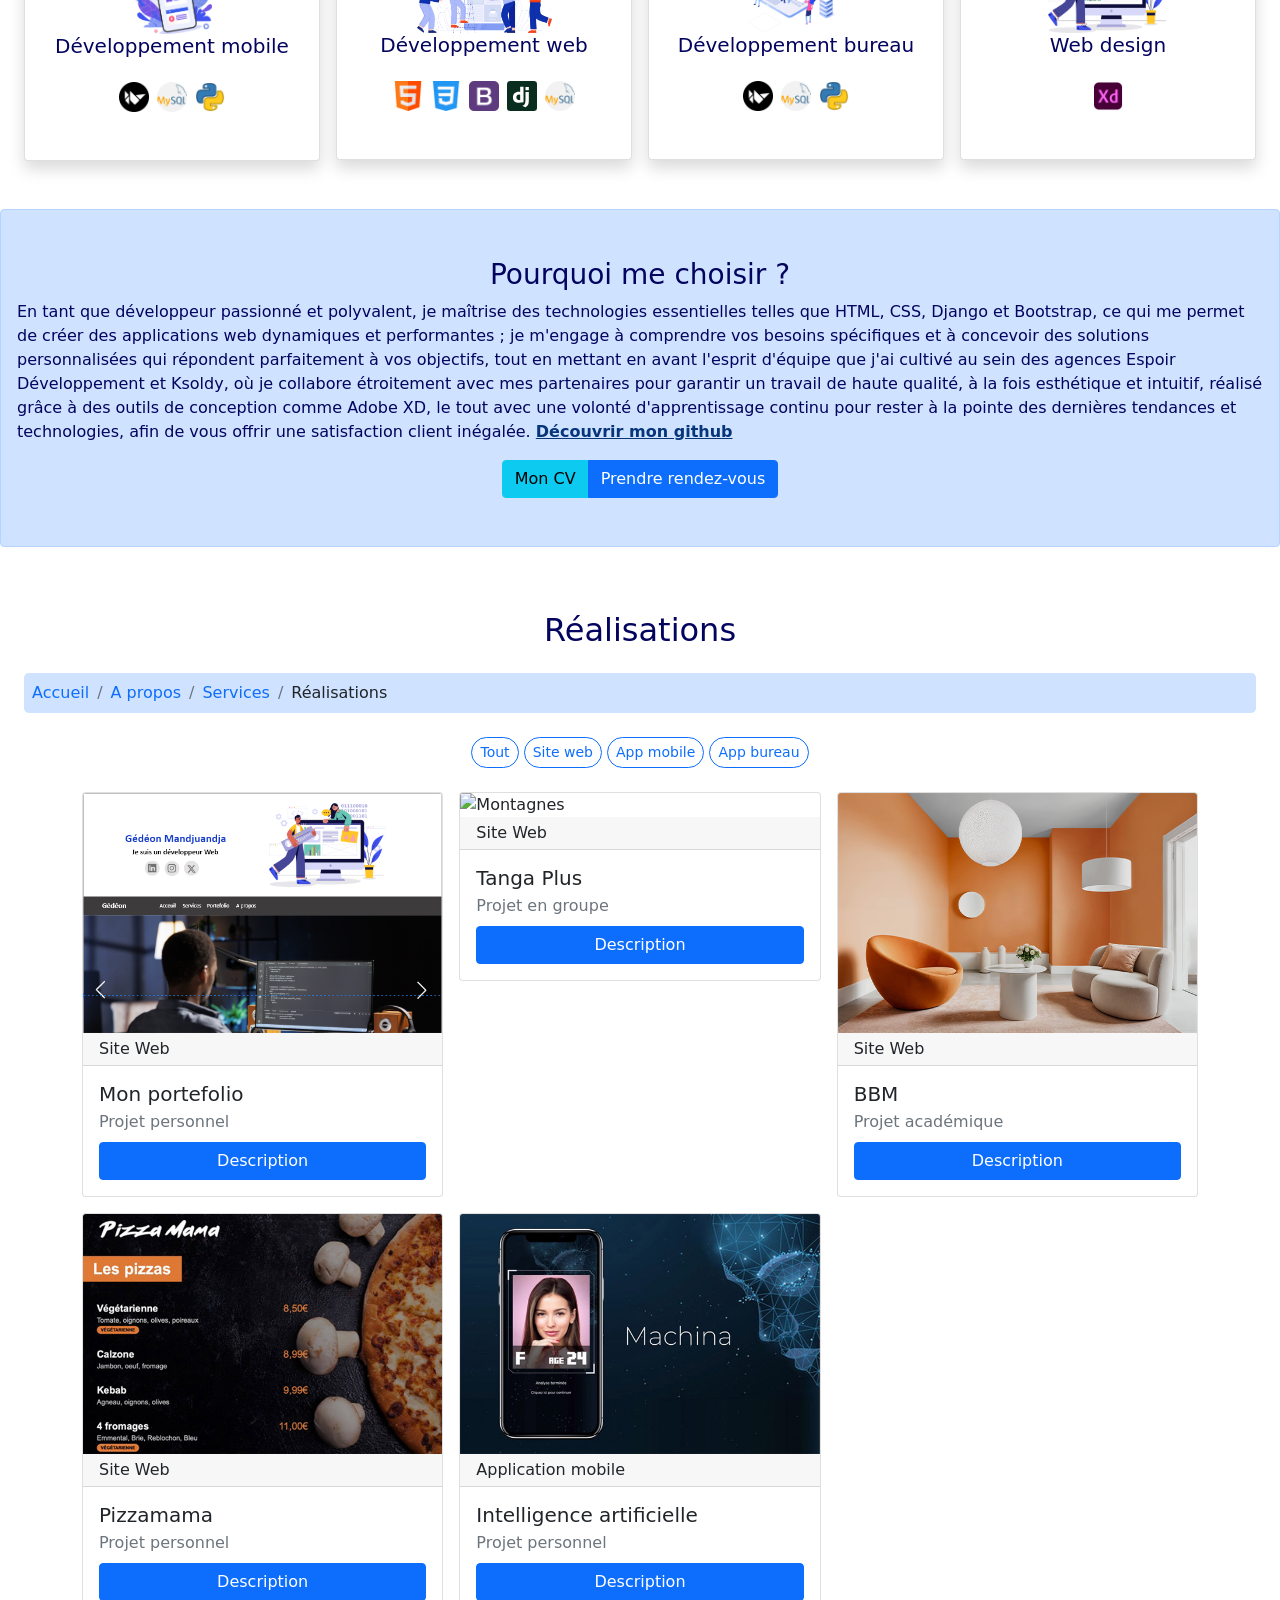
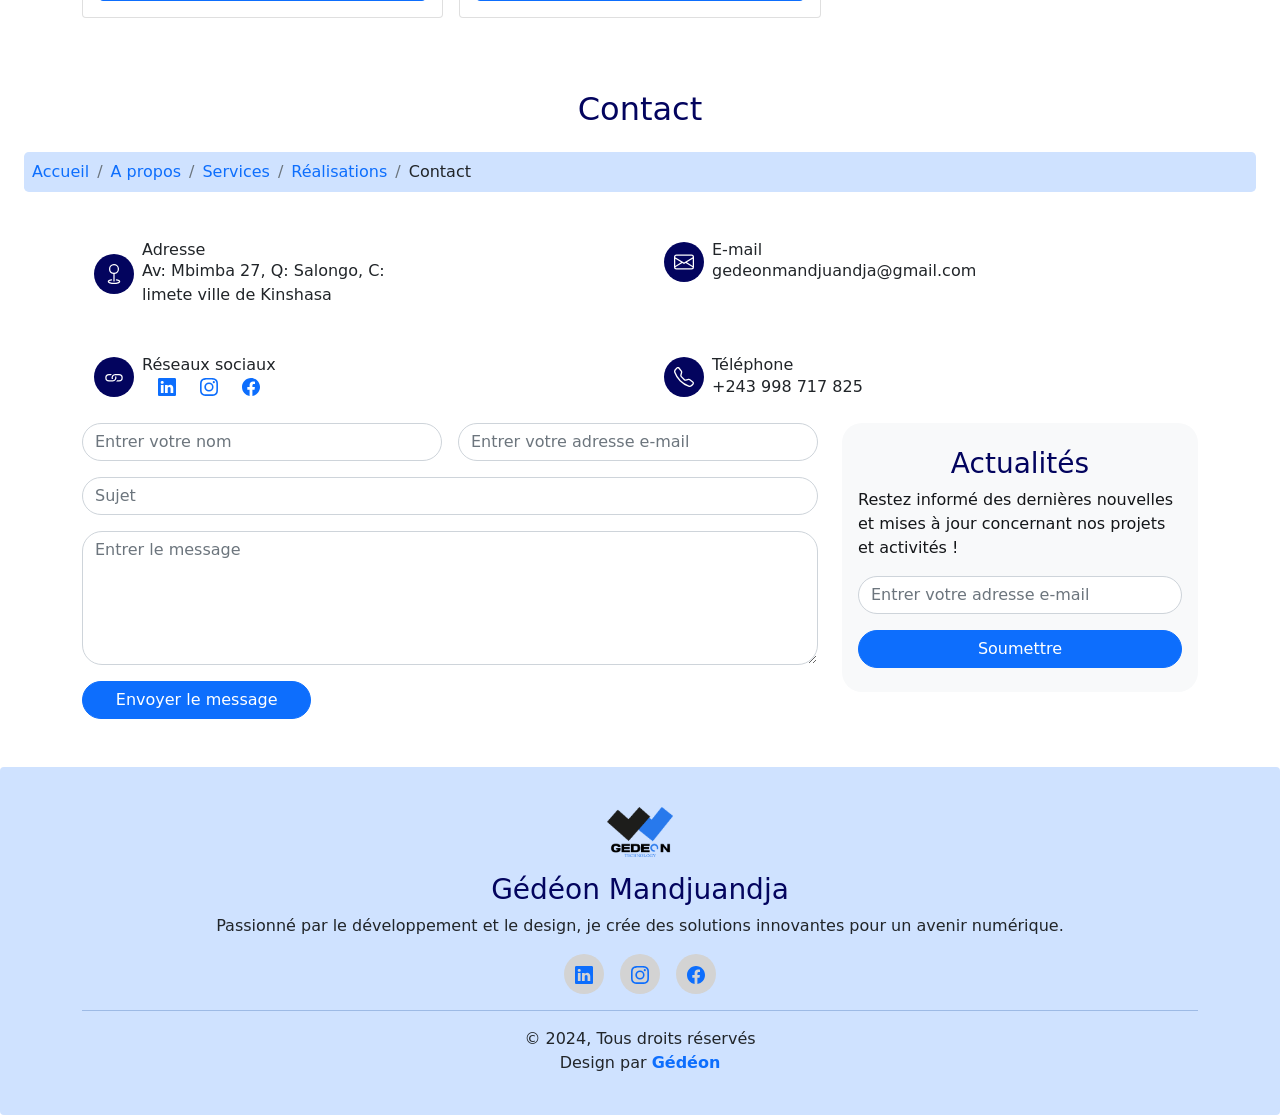
==== commit 1965c08f: "the commit change" ====
--- a/index.html
+++ b/index.html
@@ -8,13 +8,21 @@
     <link rel="stylesheet" href="design/css/bootstrap-icons.css">
     <link rel="stylesheet" href="design/css/aos.css">
     <link rel="stylesheet" href="design/mon-style.css">
+    <style>
+        .the-color {
+            color: #03045E;
+        }
+        .the-background {
+            background-color: #03045E;
+        }
+    </style>
 </head>
 <body data-bs-spy="scroll" data-bs-target="#menu">
     <div id="acceuil"></div>
     <header class="p-5">
         <div class="row align-items-center text-center gy-5" >
             <div class="col-md-6 col-12"  >
-                <h1 class="text-primary ">Gédéon Mandjuandja</h1>
+                <h1 class="the-color ">Gédéon Mandjuandja</h1>
                 <p>Je suis un développeur Web | Mobile | Desktop</p>
                 <div class="d-flex justify-content-center gap-3 mt-3">
                     <div class="res">
@@ -34,7 +42,7 @@
         </div>
     </header>
     
-    <nav id="menu" class="navbar position-sticky top-0 navbar-dark bg-dark py-1  navbar-expand-md" style="z-index: 100">
+    <nav id="menu" class="navbar position-sticky top-0 navbar-dark the-background py-1  navbar-expand-md" style="z-index: 100">
         <div class="container">
             <div class="navbar-brand res p-4">
                 <img src="design/img/deon.png" height="30px" alt="">
@@ -88,9 +96,9 @@
             <!-- Deuxième slide -->
             <div class="carousel-item">
                 <img src="design/img/carrosel (2).jpg" alt="" class="w-100 d-block h">
-                <div class="carousel-caption">
+                <!-- <div class="carousel-caption">
                     <h5>Transformons votre vision en réalité numérique</h5>
-                </div>
+                </div> -->
             </div>
         </div>
         <div class="carousel-control-prev" href="#monPetitCarousel" data-bs-slide="prev">
@@ -105,8 +113,8 @@
 
     <div id="apropos" class="text-white">A propos</div>
     <div data-aos="fade-up" data-aos-delay="100" >
-        <p class="h3 text-primary text-center mt-4"> A propos</p>
-        <p class="px-4">
+        <p class="h2 mb-3 the-color text-center mt-4"> A propos</p>
+        <!--<p class="px-4">
             Je suis un développeur web, mobile et bureau full-stuck, actuellement étudiant 
             en troisième année d'informatique de gestion à l'institut supérieur d'informatique, programmation et analyse, en sigle L'ISIPA. Ma 
             spécialité réside dans la création d'applications web, mobile et bureau dynamiques 
@@ -121,12 +129,12 @@
             et agréable. Je comprends l'importance d'une communication claire et 
             efficace pour répondre aux attentes de mes clients.
 
-        </p>
+        </p>-->
     </div>
 
     <!--Les fils d'ariana-->
 
-    <nav class="m-4 bread-bg p-2  rounded-3" data-aos="fade-up" data-aos-delay="100">
+    <nav class="m-4 border-0 alert-primary p-2 rounded-3" data-aos="fade-up" data-aos-delay="100">
         <ul class="breadcrumb m-0">
             <li class="breadcrumb-item">
                 <a class="text-decoration-none" href="#acceuil">Accueil</a>
@@ -145,9 +153,9 @@
             <div class="col-md-8" data-aos="fade-up" data-aos-delay="200">
                 <div class="row" >
                     <div class="col-md-5  text-center">
-                        <h3 class="text-primary">Gedeon Mandjuandja</h3>
+                        <h3 class="the-color">Gedeon Mandjuandja</h3>
                         <p>Je suis un développeur Web | Mobile | Bureau</p>
-                        <a href="mailto:Gedeonmandjuandja@gmail.com?subjet=Contact%20depuis%20gedeonmandjuandja.com" class="btn rounded-pill  btn-outline-primary w-100 py-1 mt-1">Me contacter</a>
+                        <a href="mailto:Gedeonmandjuandja@gmail.com?subjet=Contact%20depuis%20gedeonmandjuandja.com" class="btn rounded-pill  btn-primary w-100 py-1 mt-1">Me contacter</a>
                     </div>
                     <div class="row mt-5">
                         <div class="col-md-6">
@@ -197,68 +205,68 @@
     </div>
     
     <div class="p-4" data-aos="fade-up" data-aos-delay="100">
-        <h5 class="text-primary mb-3">MES COMPTENCES</h5>
+        <h5 class="h2 mb-4 the-color text-center ">MES COMPTENCES</h5>
         <div class="row">
             <div class="col-sm-6">
                 <div class="progress rounded-pill">
-                    <div class="progress-bar  bg-primary progress-bar-striped progress-bar-animated rounded-pill" style="width: 92%;">
+                    <div class="progress-bar  the-background progress-bar-striped progress-bar-animated rounded-pill" style="width: 92%;">
                         <span>Python 92%</span> 
                     </div>
                 </div>
                 <div class="progress rounded-pill mt-4">
-                    <div class="progress-bar  bg-primary progress-bar-striped progress-bar-animated rounded-pill" style="width: 68%;">
+                    <div class="progress-bar  the-background progress-bar-striped progress-bar-animated rounded-pill" style="width: 68%;">
                         <span>Kivy 68%</span> 
                     </div>
                 </div>
                 <div class="progress rounded-pill mt-4">
-                    <div class="progress-bar  bg-primary  progress-bar-striped progress-bar-animated rounded-pill" style="width: 65%;">
+                    <div class="progress-bar  the-background  progress-bar-striped progress-bar-animated rounded-pill" style="width: 65%;">
                         <span>Sql 65%</span> 
                     </div>
                 </div>
                 <div class="progress rounded-pill mt-4">
-                    <div class="progress-bar  bg-primary  progress-bar-striped progress-bar-animated rounded-pill" style="width: 68%;">
+                    <div class="progress-bar  the-background  progress-bar-striped progress-bar-animated rounded-pill" style="width: 68%;">
                         <span>Django 68%</span> 
                     </div>
                 </div>
                 <div class="progress rounded-pill my-4">
-                    <div class="progress-bar  bg-primary  progress-bar-striped progress-bar-animated rounded-pill" style="width: 61%;">
+                    <div class="progress-bar  the-background  progress-bar-striped progress-bar-animated rounded-pill" style="width: 61%;">
                         <span>Bureautique 61%</span> 
                     </div>
                 </div>
                 <div class="progress rounded-pill my-4">
-                    <div class="progress-bar  bg-primary  progress-bar-striped progress-bar-animated rounded-pill" style="width: 100%;">
+                    <div class="progress-bar  the-background  progress-bar-striped progress-bar-animated rounded-pill" style="width: 100%;">
                         <span>Aos 100%</span> 
                     </div>
                 </div>
             </div>
             <div class="col-sm-6">
                 <div class="progress rounded-pill">
-                    <div class="progress-bar  bg-primary  progress-bar-striped progress-bar-animated rounded-pill" style="width: 93%;">
+                    <div class="progress-bar  the-background  progress-bar-striped progress-bar-animated rounded-pill" style="width: 93%;">
                         <span>HTML 93%</span> 
                     </div>
                 </div>
                 <div class="progress rounded-pill mt-4 ">
-                    <div class="progress-bar  bg-primary  progress-bar-striped progress-bar-animated rounded-pill" style="width: 73%;">
+                    <div class="progress-bar  the-background  progress-bar-striped progress-bar-animated rounded-pill" style="width: 73%;">
                         <span>CSS 73%</span> 
                     </div>
                 </div>
                 <div class="progress rounded-pill mt-4">
-                    <div class="progress-bar  bg-primary  progress-bar-striped progress-bar-animated rounded-pill" style="width: 97%;">
+                    <div class="progress-bar  the-background  progress-bar-striped progress-bar-animated rounded-pill" style="width: 97%;">
                         <span>Bootstrap 97%</span> 
                     </div>
                 </div>
                 <div class="progress rounded-pill mt-4">
-                    <div class="progress-bar  bg-primary  progress-bar-striped progress-bar-animated rounded-pill" style="width: 61%;">
+                    <div class="progress-bar  the-background  progress-bar-striped progress-bar-animated rounded-pill" style="width: 61%;">
                         <span>Adobe XD 61%</span> 
                     </div>
                 </div>
                 <div class="progress rounded-pill mt-4">
-                    <div class="progress-bar  bg-primary  progress-bar-striped progress-bar-animated rounded-pill" style="width: 51%;">
+                    <div class="progress-bar  the-background  progress-bar-striped progress-bar-animated rounded-pill" style="width: 51%;">
                         <span>Adobe Photoshop 51%</span> 
                     </div>
                 </div>
                 <div class="progress rounded-pill mt-4">
-                    <div class="progress-bar  bg-primary  progress-bar-striped progress-bar-animated rounded-pill" style="width: 86%;">
+                    <div class="progress-bar  the-background  progress-bar-striped progress-bar-animated rounded-pill" style="width: 86%;">
                         <span>Github 86%</span> 
                     </div>
                 </div>
@@ -268,8 +276,8 @@
 
     <div id="services" class="text-white">services</div>
     <div data-aos="fade-up" data-aos-delay="100">
-        <p class="h3 text-primary text-center  mt-4">Services</p>
-        <p class="px-4">
+        <p class="h2 the-color mb-3 text-center  mt-4">Services</p>
+        <!-- <p class="px-4">
             Je propose une gamme complète de services, 
             allant du Développement de sites web dynamiques et adaptifs à la 
             création d'applications mobiles, bureaux sur mesure, sans oublier 
@@ -281,9 +289,9 @@
             personnalisée me permet de m'adapter aux besoins uniques de chaque 
             client, tout en intégrant les meilleures pratiques du secteur.
             
-        </p>
-    </div>
-    <nav class="m-4 bread-bg p-2  rounded-3" data-aos="fade-up" data-aos-delay="100">
+        </p> -->
+    </div>
+    <nav class="m-4 border-0 alert-primary p-2  rounded-3" data-aos="fade-up" data-aos-delay="100">
         <ul class="breadcrumb m-0">
             <li class="breadcrumb-item">
                 <a class="text-decoration-none" href="#acceuil">Accueil</a>
@@ -298,20 +306,20 @@
     </nav>
     <div class="p-4">
         <div class="row g-3">
-            <div class="col-lg-4 col-md-6 col-sm-6" data-aos="zoom-in" data-aos-delay="100">
-                <div class="card btn-outline-dark shadow">
+            <div class="col-lg-3 col-md-6 col-sm-6" data-aos="zoom-in" data-aos-delay="100">
+                <div class="card btn-outline-primary the-color shadow">
                     <div class="card-body py-5">
                         <div class="text-center">
                             <img src="design/img/features-3.png"  width="80px" alt="">
                         </div>
                         <h5 class="text-center">Développement mobile</h5>
-                        <p>
-                            Je maîtrise un ensemble de technologies essentielles 
-                            pour le développement mobile, notamment <b>Kivy</b>, <b>Python</b>, 
-                            , ainsi que <b>MySQL</b> pour la gestion 
-                            des bases de données. 
-                        </p>
-                        <div class="d-flex justify-content-center gap-2">
+                        <!--<p>
+                            Je suis compétent en design graphique, utilisant <b>Adobe XD</b> pour 
+                            créer des interfaces utilisateur intuitives et des prototypes interactifs, 
+                            et <b>Photoshop</b> pour la création 
+                            d'éléments visuels. 
+                        </p>-->
+                        <div class="d-flex justify-content-center gap-2 mt-4">
                             <img src="design/img/kivy.1024x1024.png" width="30px"  alt="">
                             <img src="design/img/mysql.png" width="30px" alt="">
                             <img src="design/img/4518857_python_icon.png" width="30px" alt="">
@@ -319,20 +327,20 @@
                     </div>
                 </div>
             </div>
-            <div class="col-lg-4 col-md-6 col-sm-6" data-aos="zoom-in" data-aos-delay="100">
-                <div class="card btn-outline-dark shadow">
+            <div class="col-lg-3 col-md-6 col-sm-6" data-aos="zoom-in" data-aos-delay="100">
+                <div class="card btn-outline-primary the-color shadow">
                     <div class="card-body text-start py-5">
                         <div class="text-center">
                             <img src="design/img/features.png"  width="135px" alt="">
                         </div>
                         <h5 class="text-center">Développement web</h5>
-                        <p>
-                            Je maîtrise un ensemble de technologies essentielles 
-                            pour le développement web, notamment <b>HTML</b>, <b>CSS</b>, 
-                            <b>Django</b>, <b>Bootstrap</b>, ainsi que <b>MySQL</b> pour la gestion 
-                            des bases de données. 
-                        </p>
-                        <div class="d-flex justify-content-center gap-2">
+                        <!--<p>
+                            Je suis compétent en design graphique, utilisant <b>Adobe XD</b> pour 
+                            créer des interfaces utilisateur intuitives et des prototypes interactifs, 
+                            et <b>Photoshop</b> pour la création 
+                            d'éléments visuels. 
+                        </p>-->
+                        <div class="d-flex justify-content-center gap-2  mt-4">
                             <img src="design/img/html.png" width="30px"  alt="">
                             <img src="design/img/css-3.png" width="30px" alt="">
                             <img src="design/img/bootstrap.png" width="30px" alt="">
@@ -342,41 +350,41 @@
                     </div>
                 </div>
             </div>
-            <div class="col-lg-4 col-md-6 col-sm-6" data-aos="zoom-in" data-aos-delay="100">
-                <div class="card btn-outline-dark shadow">
+            <div class="col-lg-3 col-md-6 col-sm-6" data-aos="zoom-in" data-aos-delay="100">
+                <div class="card btn-outline-primary the-color shadow">
                     <div class="card-body text-start py-5">
                         <div class="text-center">
                             <img src="design/img/hero-img.png"  width="105px" alt="">
                         </div>
                         <h5 class="text-center">Développement bureau</h5>
-                        <p>
-                            Je maîtrise un ensemble de technologies essentielles 
-                            pour le développement mobile, notamment <b>Kivy</b>, <b>Python</b>, 
-                            , ainsi que <b>MySQL</b> pour la gestion 
-                            des bases de données. 
-                        </p>
-                        <div class="d-flex justify-content-center gap-2">
-                            <img src="design/img/kivy.1024x1024.png" width="30px"  alt="">
-                            <img src="design/img/mysql.png" width="30px" alt="">
-                            <img src="design/img/4518857_python_icon.png" width="30px" alt="">
-                        </div>
-                    </div>
-                </div>
-            </div>
-            <div class="col-lg-4 col-md-6 col-sm-6" data-aos="zoom-in" data-aos-delay="100">
-                <div class="card btn-outline-dark shadow">
-                    <div class="card-body text-start py-5">
-                        <div class="text-center">
-                            <img src="design/img/features-2.png"  width="120px" alt="">
-                        </div>
-                        <h5 class="text-center">Web design</h5>
-                        <p>
+                        <!--<p>
                             Je suis compétent en design graphique, utilisant <b>Adobe XD</b> pour 
                             créer des interfaces utilisateur intuitives et des prototypes interactifs, 
                             et <b>Photoshop</b> pour la création 
                             d'éléments visuels. 
-                        </p>
-                        <div class="d-flex justify-content-center gap-2">
+                        </p>-->
+                        <div class="d-flex justify-content-center gap-2  mt-4">
+                            <img src="design/img/kivy.1024x1024.png" width="30px"  alt="">
+                            <img src="design/img/mysql.png" width="30px" alt="">
+                            <img src="design/img/4518857_python_icon.png" width="30px" alt="">
+                        </div>
+                    </div>
+                </div>
+            </div>
+            <div class="col-lg-3 col-md-6 col-sm-6" data-aos="zoom-in" data-aos-delay="100">
+                <div class="card btn-outline-primary the-color shadow">
+                    <div class="card-body text-start py-5">
+                        <div class="text-center">
+                            <img src="design/img/features-2.png"  width="120px" alt="">
+                        </div>
+                        <h5 class="text-center">Web design</h5>
+                        <!--<p>
+                            Je suis compétent en design graphique, utilisant <b>Adobe XD</b> pour 
+                            créer des interfaces utilisateur intuitives et des prototypes interactifs, 
+                            et <b>Photoshop</b> pour la création 
+                            d'éléments visuels. 
+                        </p>-->
+                        <div class="d-flex justify-content-center gap-2  mt-4">
                             <img src="design/img/xd.png" width="30px"  alt="">
                         </div>
                     </div>
@@ -386,7 +394,7 @@
     </div> 
     
     <div data-aos="fade-up" data-aos-delay="100">
-        <div class="alert alert-primary py-5 mt-4" >
+        <div class="alert alert-primary the-color py-5 mt-4" >
             <h3 class="alert-heading text-center">Pourquoi me choisir ?</h3>
             <p>
                 En tant que développeur passionné et polyvalent, je maîtrise 
@@ -415,8 +423,8 @@
 
     <div id="realisations" class="text-white">Réalisations</div>
     <div data-aos="fade-up" data-aos-delay="100">
-        <p class="h3 text-primary text-center mt-4">Réalisations</p>
-        <p class="px-4">
+        <p class="h2 mb-3 the-color text-center mt-4">Réalisations</p>
+        <!-- <p class="px-4">
             Je suis ravi de partager avec vous une sélection de mes projets, 
             qui illustrent mon parcours en tant que développeur et designer. 
             Chacun de ces travaux témoigne de ma passion pour la création de 
@@ -425,9 +433,9 @@
             chaque projet a été conçu avec soin pour répondre aux besoins spécifiques 
             de mes clients. J'espère que ces exemples vous inspireront et vous donneront 
             un aperçu de ce que je peux apporter à notre collaboration.
-        </p>
-    </div>
-    <nav class="m-4 bread-bg p-2  rounded-3" data-aos="fade-up" data-aos-delay="100">
+        </p> -->
+    </div>
+    <nav class="m-4 border-0 alert-primary p-2  rounded-3" data-aos="fade-up" data-aos-delay="100">
         <ul class="breadcrumb m-0">
             <li class="breadcrumb-item">
                 <a class="text-decoration-none" href="#acceuil">Accueil</a>
@@ -445,10 +453,10 @@
     </nav>
     <div class="container" data-aos="fade-up" data-aos-delay="100">
         <div class="text-center">
-            <button type="button" class="btn btn-sm btn-outline-secondary py-1 rounded-pill" data-bs-toggle="tooltip" data-bs-placement="bottom" title="Fonctionnalité pas encore disponible dans ce site">Tout</button>
-            <button type="button" class="btn btn-sm btn-outline-secondary py-1 rounded-pill" data-bs-toggle="tooltip" data-bs-placement="bottom" title="Fonctionnalité pas encore disponible dans ce site">Site web</button>
-            <button type="button" class="btn btn-sm btn-outline-secondary py-1 rounded-pill" data-bs-toggle="tooltip" data-bs-placement="bottom" title="Fonctionnalité pas encore disponible dans ce site">App mobile</button>
-            <button type="button" class="btn btn-sm btn-outline-secondary py-1 rounded-pill" data-bs-toggle="tooltip" data-bs-placement="bottom" title="Fonctionnalité pas encore disponible dans ce site">App bureau</button>
+            <button type="button" class="btn btn-sm btn-outline-primary py-1 rounded-pill" data-bs-toggle="tooltip" data-bs-placement="bottom" title="Fonctionnalité pas encore disponible dans ce site">Tout</button>
+            <button type="button" class="btn btn-sm btn-outline-primary py-1 rounded-pill" data-bs-toggle="tooltip" data-bs-placement="bottom" title="Fonctionnalité pas encore disponible dans ce site">Site web</button>
+            <button type="button" class="btn btn-sm btn-outline-primary py-1 rounded-pill" data-bs-toggle="tooltip" data-bs-placement="bottom" title="Fonctionnalité pas encore disponible dans ce site">App mobile</button>
+            <button type="button" class="btn btn-sm btn-outline-primary py-1 rounded-pill" data-bs-toggle="tooltip" data-bs-placement="bottom" title="Fonctionnalité pas encore disponible dans ce site">App bureau</button>
         </div>
     </div>
 
@@ -740,18 +748,18 @@
 
     <div id="contact" class="text-white">contact</div>
     <div data-aos="fade-up" data-aos-delay="100">
-        <p class="h3 text-primary text-center mt-4">Contact</p>
-        <p class="px-4">
+        <p class="h2 mb-3 the-color text-center mt-4">Contact</p>
+        <!-- <p class="px-4">
             Merci d'avoir pris le temps de découvrir mon travail. Si vous 
             souhaitez discuter de projets, poser des questions ou simplement 
             échanger des idées, n'hésitez pas à me contacter. Je serais ravi 
             de collaborer avec vous et d'explorer de nouvelles opportunités 
             ensemble. Votre retour est précieux, et j'attends avec impatience 
             de vos nouvelles ! 
-        </p>
-    </div>
-
-    <nav class="m-4 bread-bg p-2  rounded-3" data-aos="fade-up" data-aos-delay="100">
+        </p> -->
+    </div>
+
+    <nav class="m-4 border-0 alert-primary p-2  rounded-3" data-aos="fade-up" data-aos-delay="100">
         <ul class="breadcrumb m-0">
             <li class="breadcrumb-item">
                 <a class="text-decoration-none" href="#acceuil">Accueil</a>
@@ -776,7 +784,7 @@
         <div class="row g-5">
             <div class="col-sm-6" data-aos="fade-up" data-aos-delay="100">
                 <div class="d-flex align-items-center gap-2">
-                    <div class="res bg-primary">
+                    <div class="res the-background">
                         <img src="design/img/icon/geo.svg" alt="">
                     </div>
                     <div>
@@ -790,7 +798,7 @@
 
            <div class="col-sm-6" data-aos="fade-up" data-aos-delay="100">
                 <div class="d-flex align-items-center gap-2">
-                    <div class="res bg-primary">
+                    <div class="res the-background">
                         <img src="design/img/icon/envelope.svg" alt="">
                     </div>
                     <div>
@@ -804,7 +812,7 @@
 
             <div class="col-sm-6" data-aos="fade-up" data-aos-delay="100">
                 <div class="d-flex align-items-center gap-2">
-                    <div class="res bg-primary">
+                    <div class="res the-background">
                         <img src="design/img/icon/link.svg" alt="">
                     </div>
                     <div>
@@ -826,7 +834,7 @@
 
             <div class="col-sm-6" data-aos="fade-up" data-aos-delay="100">
                 <div class="d-flex align-items-center gap-2">
-                    <div class="res bg-primary">
+                    <div class="res the-background">
                         <img src="design/img/icon/telephone.svg" alt="">
                     </div>
                     <div>
@@ -887,7 +895,7 @@
         
             <div class="col-md-4" data-aos="fade-up" data-aos-delay="100">
                 <div class="alert alert-dark bg-light py-4 border-0" style="border-radius: 20px;">
-                    <h3 class="alert-heading text-center">Actualités</h3>
+                    <h3 class="alert-heading the-color text-center">Actualités</h3>
                     <p>
                         Restez informé des dernières nouvelles et mises à jour
                         concernant nos projets  et activités !
@@ -912,7 +920,7 @@
             <div class="text-center">
                 <img class="text-center" src="design/img/deon.png" height="50px" alt="">
             </div>
-            <h3 class="alert-heading text-center pt-3">Gédéon Mandjuandja</h3>
+            <h3 class="alert-heading the-color text-center pt-3">Gédéon Mandjuandja</h3>
             <p class="text-center text-dark">
                 Passionné par le développement et le design, je crée des solutions
                 innovantes pour un avenir numérique.   
